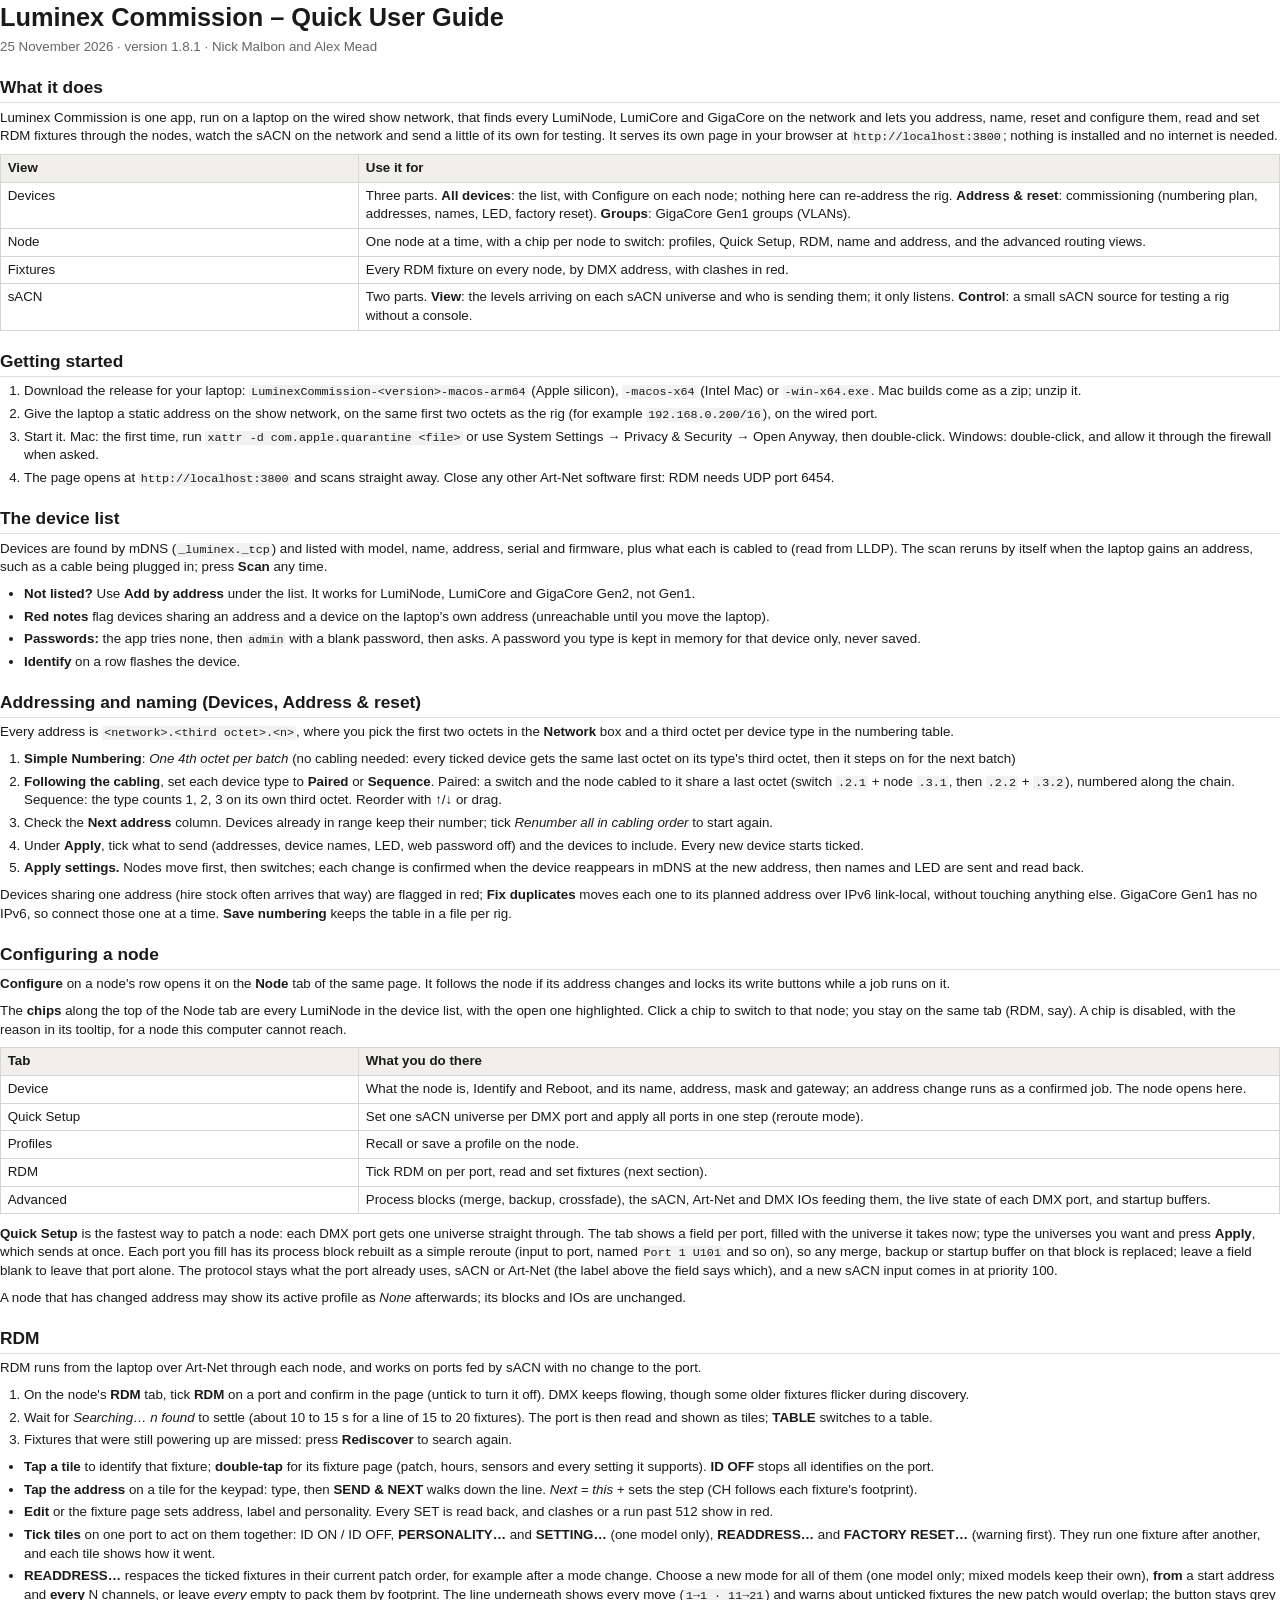
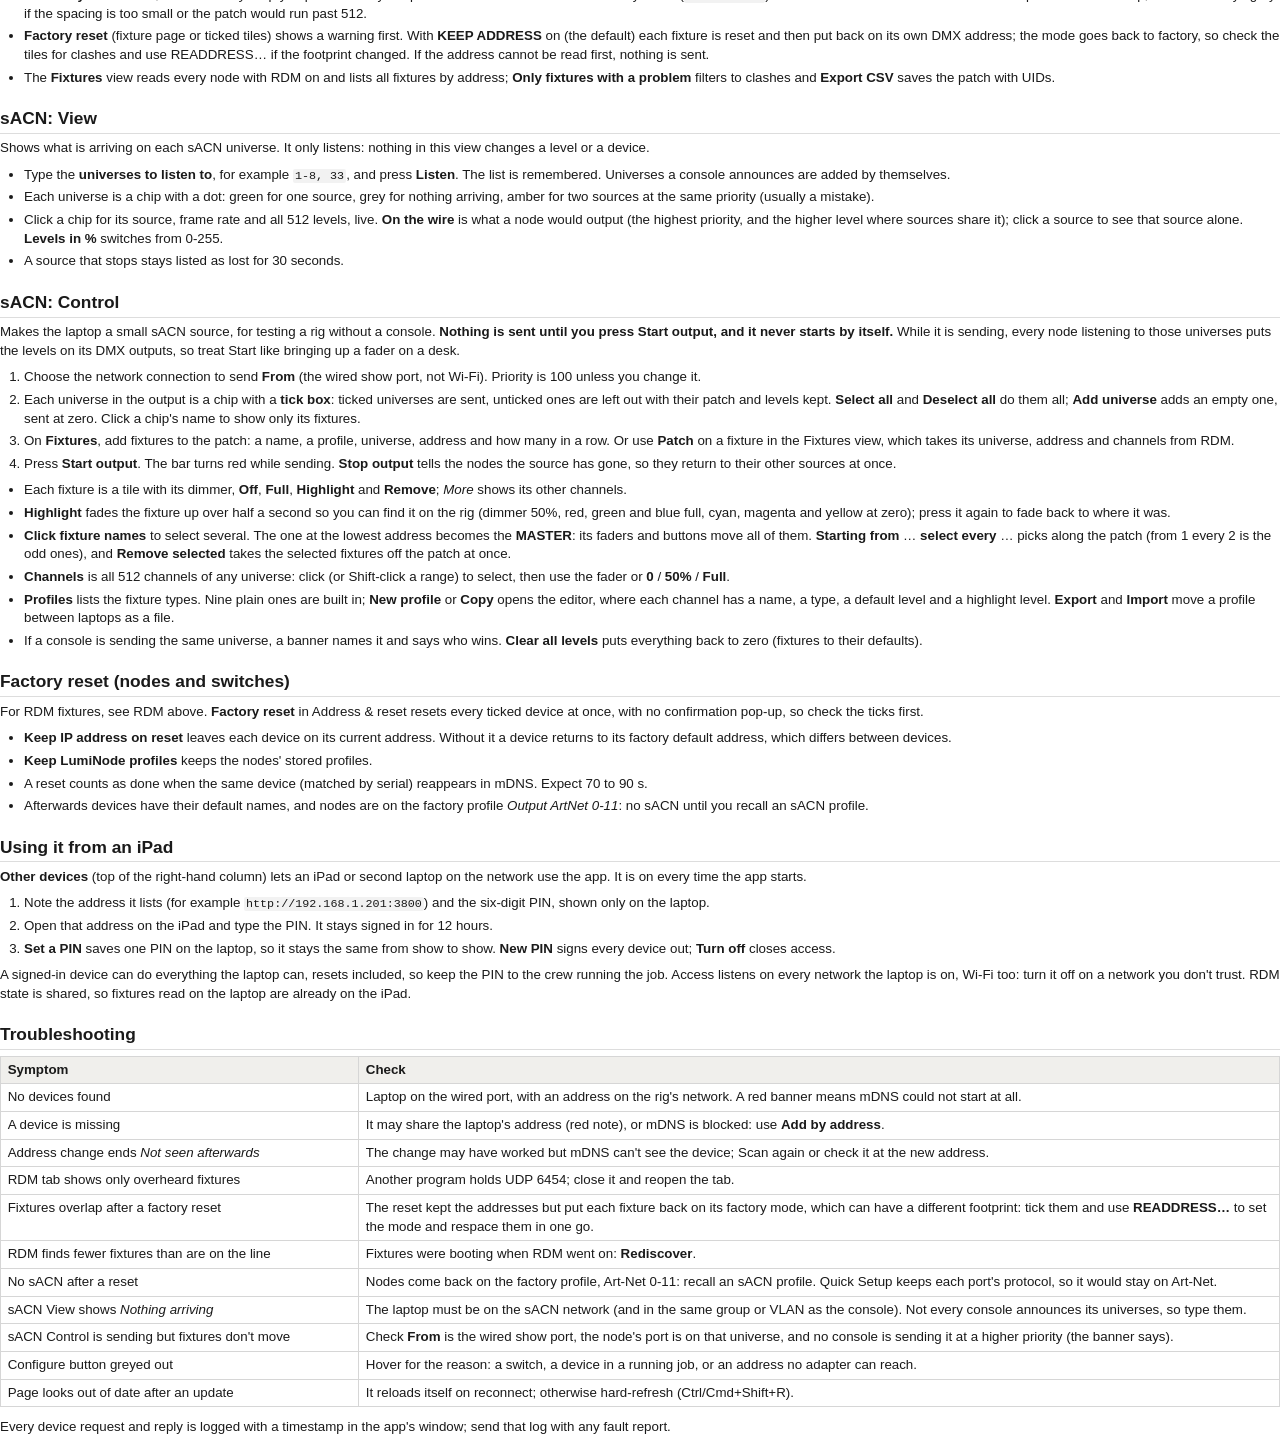
==== docs/quick-guide.html @ ad85fd46 "sACN: a chip per universe, with a tick box for sending it Control: every universe in the output is a" ====
<!doctype html>
<html lang="en">
<head>
<meta charset="utf-8">
<title>Luminex Commission – Quick User Guide</title>
<style>
  @page { size: A4; margin: 16mm 16mm 16mm 16mm; }
  body { font-family: -apple-system, "Helvetica Neue", Helvetica, Arial, sans-serif; font-size: 10pt; line-height: 1.4; color: #1a1a1a; margin: 0; }
  h1 { font-size: 19pt; margin: 0 0 2pt; }
  .byline { color: #666; margin: 0 0 10pt; }
  h2 { font-size: 13pt; margin: 14pt 0 4pt; padding-bottom: 2pt; border-bottom: 1px solid #ddd; }
  section { break-inside: avoid; page-break-inside: avoid; }
  p { margin: 0 0 6pt; }
  ul, ol { margin: 0 0 6pt; padding-left: 18pt; }
  li { margin: 0 0 3pt; }
  li p { margin: 0; }
  code { font-family: Menlo, Consolas, monospace; font-size: 8.8pt; background: #f2f2f2; padding: 0 2px; border-radius: 2px; }
  table { border-collapse: collapse; width: 100%; margin: 0 0 8pt; }
  th, td { border: 1px solid #d6d6d6; padding: 3pt 5pt; text-align: left; vertical-align: top; }
  th { background: #f0efec; }
  td:first-child { width: 28%; }
</style>
</head>
<body>
<h1>Luminex Commission – Quick User Guide</h1>
<p class="byline">25 November 2026 · version 1.8.1 · Nick Malbon and Alex Mead</p>

<section>
<h2>What it does</h2>
<p>Luminex Commission is one app, run on a laptop on the wired show network, that finds every LumiNode, LumiCore and GigaCore on the network and lets you address, name, reset and configure them, read and set RDM fixtures through the nodes, watch the sACN on the network and send a little of its own for testing. It serves its own page in your browser at <code>http://localhost:3800</code>; nothing is installed and no internet is needed.</p>
<table><thead><tr><th>View</th><th>Use it for</th></tr></thead><tbody>
<tr><td>Devices</td><td>Three parts. <strong>All devices</strong>: the list, with Configure on each node; nothing here can re-address the rig. <strong>Address &amp; reset</strong>: commissioning (numbering plan, addresses, names, LED, factory reset). <strong>Groups</strong>: GigaCore Gen1 groups (VLANs).</td></tr>
<tr><td>Node</td><td>One node at a time, with a chip per node to switch: profiles, Quick Setup, RDM, name and address, and the advanced routing views.</td></tr>
<tr><td>Fixtures</td><td>Every RDM fixture on every node, by DMX address, with clashes in red.</td></tr>
<tr><td>sACN</td><td>Two parts. <strong>View</strong>: the levels arriving on each sACN universe and who is sending them; it only listens. <strong>Control</strong>: a small sACN source for testing a rig without a console.</td></tr>
</tbody></table>
</section>

<section>
<h2>Getting started</h2>
<ol>
<li><p>Download the release for your laptop: <code>LuminexCommission-&lt;version&gt;-macos-arm64</code> (Apple silicon), <code>-macos-x64</code> (Intel Mac) or <code>-win-x64.exe</code>. Mac builds come as a zip; unzip it.</p></li>
<li><p>Give the laptop a static address on the show network, on the same first two octets as the rig (for example <code>192.168.0.200/16</code>), on the wired port.</p></li>
<li><p>Start it. Mac: the first time, run <code>xattr -d com.apple.quarantine &lt;file&gt;</code> or use System Settings → Privacy &amp; Security → Open Anyway, then double-click. Windows: double-click, and allow it through the firewall when asked.</p></li>
<li><p>The page opens at <code>http://localhost:3800</code> and scans straight away. Close any other Art-Net software first: RDM needs UDP port 6454.</p></li>
</ol>
</section>

<section>
<h2>The device list</h2>
<p>Devices are found by mDNS (<code>_luminex._tcp</code>) and listed with model, name, address, serial and firmware, plus what each is cabled to (read from LLDP). The scan reruns by itself when the laptop gains an address, such as a cable being plugged in; press <strong>Scan</strong> any time.</p>
<ul>
<li><p><strong>Not listed?</strong> Use <strong>Add by address</strong> under the list. It works for LumiNode, LumiCore and GigaCore Gen2, not Gen1.</p></li>
<li><p><strong>Red notes</strong> flag devices sharing an address and a device on the laptop's own address (unreachable until you move the laptop).</p></li>
<li><p><strong>Passwords:</strong> the app tries none, then <code>admin</code> with a blank password, then asks. A password you type is kept in memory for that device only, never saved.</p></li>
<li><p><strong>Identify</strong> on a row flashes the device.</p></li>
</ul>
</section>

<section>
<h2>Addressing and naming (Devices, Address &amp; reset)</h2>
<p>Every address is <code>&lt;network&gt;.&lt;third octet&gt;.&lt;n&gt;</code>, where you pick the first two octets in the <strong>Network</strong> box and a third octet per device type in the numbering table.</p>
<ol>
<li><p><span style="white-space:pre-wrap"><strong>Simple</strong> <strong>Numbering</strong>: <em>One 4th octet per batch</em> (no cabling needed: every ticked device gets the same last octet on its type's third octet, then it steps on for the next batch) </span></p></li>
<li><p><strong>Following the cabling</strong>, set each device type to <strong>Paired</strong> or <strong>Sequence</strong>. Paired: a switch and the node cabled to it share a last octet (switch <code>.2.1</code> + node <code>.3.1</code>, then <code>.2.2</code> + <code>.3.2</code>), numbered along the chain. Sequence: the type counts 1, 2, 3 on its own third octet. Reorder with ↑/↓ or drag.</p></li>
<li><p>Check the <strong>Next address</strong> column. Devices already in range keep their number; tick <em>Renumber all in cabling order</em> to start again.</p></li>
<li><p>Under <strong>Apply</strong>, tick what to send (addresses, device names, LED, web password off) and the devices to include. Every new device starts ticked.</p></li>
<li><p><strong>Apply settings.</strong> Nodes move first, then switches; each change is confirmed when the device reappears in mDNS at the new address, then names and LED are sent and read back.</p></li>
</ol>
<p>Devices sharing one address (hire stock often arrives that way) are flagged in red; <strong>Fix duplicates</strong> moves each one to its planned address over IPv6 link-local, without touching anything else. GigaCore Gen1 has no IPv6, so connect those one at a time. <strong>Save numbering</strong> keeps the table in a file per rig.</p>
</section>

<section>
<h2>Configuring a node</h2>
<p><strong>Configure</strong> on a node's row opens it on the <strong>Node</strong> tab of the same page. It follows the node if its address changes and locks its write buttons while a job runs on it.</p>
<p>The <strong>chips</strong> along the top of the Node tab are every LumiNode in the device list, with the open one highlighted. Click a chip to switch to that node; you stay on the same tab (RDM, say). A chip is disabled, with the reason in its tooltip, for a node this computer cannot reach.</p>
<table><thead><tr><th>Tab</th><th>What you do there</th></tr></thead><tbody>
<tr><td>Device</td><td>What the node is, Identify and Reboot, and its name, address, mask and gateway; an address change runs as a confirmed job. The node opens here.</td></tr>
<tr><td>Quick Setup</td><td>Set one sACN universe per DMX port and apply all ports in one step (reroute mode).</td></tr>
<tr><td>Profiles</td><td>Recall or save a profile on the node.</td></tr>
<tr><td>RDM</td><td>Tick RDM on per port, read and set fixtures (next section).</td></tr>
<tr><td>Advanced</td><td>Process blocks (merge, backup, crossfade), the sACN, Art-Net and DMX IOs feeding them, the live state of each DMX port, and startup buffers.</td></tr>
</tbody></table>
<p><strong>Quick Setup</strong> is the fastest way to patch a node: each DMX port gets one universe straight through. The tab shows a field per port, filled with the universe it takes now; type the universes you want and press <strong>Apply</strong>, which sends at once. Each port you fill has its process block rebuilt as a simple reroute (input to port, named <code>Port 1 U101</code> and so on), so any merge, backup or startup buffer on that block is replaced; leave a field blank to leave that port alone. The protocol stays what the port already uses, sACN or Art-Net (the label above the field says which), and a new sACN input comes in at priority 100.</p>
<p>A node that has changed address may show its active profile as <em>None</em> afterwards; its blocks and IOs are unchanged.</p>
</section>

<section>
<h2>RDM</h2>
<p>RDM runs from the laptop over Art-Net through each node, and works on ports fed by sACN with no change to the port.</p>
<ol>
<li><p>On the node's <strong>RDM</strong> tab, tick <strong>RDM</strong> on a port and confirm in the page (untick to turn it off). DMX keeps flowing, though some older fixtures flicker during discovery.</p></li>
<li><p>Wait for <em>Searching… n found</em> to settle (about 10 to 15 s for a line of 15 to 20 fixtures). The port is then read and shown as tiles; <strong>TABLE</strong> switches to a table.</p></li>
<li><p>Fixtures that were still powering up are missed: press <strong>Rediscover</strong> to search again.</p></li>
</ol>
<ul>
<li><p><strong>Tap a tile</strong> to identify that fixture; <strong>double-tap</strong> for its fixture page (patch, hours, sensors and every setting it supports). <strong>ID OFF</strong> stops all identifies on the port.</p></li>
<li><p><strong>Tap the address</strong> on a tile for the keypad: type, then <strong>SEND &amp; NEXT</strong> walks down the line. <em>Next = this +</em> sets the step (CH follows each fixture's footprint).</p></li>
<li><p><strong>Edit</strong> or the fixture page sets address, label and personality. Every SET is read back, and clashes or a run past 512 show in red.</p></li>
<li><p><strong>Tick tiles</strong> on one port to act on them together: ID ON / ID OFF, <strong>PERSONALITY…</strong> and <strong>SETTING…</strong> (one model only), <strong>READDRESS…</strong> and <strong>FACTORY RESET…</strong> (warning first). They run one fixture after another, and each tile shows how it went.</p></li>
<li><p><strong>READDRESS…</strong> respaces the ticked fixtures in their current patch order, for example after a mode change. Choose a new mode for all of them (one model only; mixed models keep their own), <strong>from</strong> a start address and <strong>every</strong> N channels, or leave <em>every</em> empty to pack them by footprint. The line underneath shows every move (<code>1→1 · 11→21</code>) and warns about unticked fixtures the new patch would overlap; the button stays grey if the spacing is too small or the patch would run past 512.</p></li>
<li><p><strong>Factory reset</strong> (fixture page or ticked tiles) shows a warning first. With <strong>KEEP ADDRESS</strong> on (the default) each fixture is reset and then put back on its own DMX address; the mode goes back to factory, so check the tiles for clashes and use READDRESS… if the footprint changed. If the address cannot be read first, nothing is sent.</p></li>
<li><p>The <strong>Fixtures</strong> view reads every node with RDM on and lists all fixtures by address; <strong>Only fixtures with a problem</strong> filters to clashes and <strong>Export CSV</strong> saves the patch with UIDs.</p></li>
</ul>
</section>

<section>
<h2>sACN: View</h2>
<p>Shows what is arriving on each sACN universe. It only listens: nothing in this view changes a level or a device.</p>
<ul>
<li><p>Type the <strong>universes to listen to</strong>, for example <code>1-8, 33</code>, and press <strong>Listen</strong>. The list is remembered. Universes a console announces are added by themselves.</p></li>
<li><p>Each universe is a chip with a dot: green for one source, grey for nothing arriving, amber for two sources at the same priority (usually a mistake).</p></li>
<li><p>Click a chip for its source, frame rate and all 512 levels, live. <strong>On the wire</strong> is what a node would output (the highest priority, and the higher level where sources share it); click a source to see that source alone. <strong>Levels in %</strong> switches from 0-255.</p></li>
<li><p>A source that stops stays listed as lost for 30 seconds.</p></li>
</ul>
</section>

<section>
<h2>sACN: Control</h2>
<p>Makes the laptop a small sACN source, for testing a rig without a console. <strong>Nothing is sent until you press Start output, and it never starts by itself.</strong> While it is sending, every node listening to those universes puts the levels on its DMX outputs, so treat Start like bringing up a fader on a desk.</p>
<ol>
<li><p>Choose the network connection to send <strong>From</strong> (the wired show port, not Wi-Fi). Priority is 100 unless you change it.</p></li>
<li><p>Each universe in the output is a chip with a <strong>tick box</strong>: ticked universes are sent, unticked ones are left out with their patch and levels kept. <strong>Select all</strong> and <strong>Deselect all</strong> do them all; <strong>Add universe</strong> adds an empty one, sent at zero. Click a chip's name to show only its fixtures.</p></li>
<li><p>On <strong>Fixtures</strong>, add fixtures to the patch: a name, a profile, universe, address and how many in a row. Or use <strong>Patch</strong> on a fixture in the Fixtures view, which takes its universe, address and channels from RDM.</p></li>
<li><p>Press <strong>Start output</strong>. The bar turns red while sending. <strong>Stop output</strong> tells the nodes the source has gone, so they return to their other sources at once.</p></li>
</ol>
<ul>
<li><p>Each fixture is a tile with its dimmer, <strong>Off</strong>, <strong>Full</strong>, <strong>Highlight</strong> and <strong>Remove</strong>; <em>More</em> shows its other channels.</p></li>
<li><p><strong>Highlight</strong> fades the fixture up over half a second so you can find it on the rig (dimmer 50%, red, green and blue full, cyan, magenta and yellow at zero); press it again to fade back to where it was.</p></li>
<li><p><strong>Click fixture names</strong> to select several. The one at the lowest address becomes the <strong>MASTER</strong>: its faders and buttons move all of them. <strong>Starting from</strong> … <strong>select every</strong> … picks along the patch (from 1 every 2 is the odd ones), and <strong>Remove selected</strong> takes the selected fixtures off the patch at once.</p></li>
<li><p><strong>Channels</strong> is all 512 channels of any universe: click (or Shift-click a range) to select, then use the fader or <strong>0</strong> / <strong>50%</strong> / <strong>Full</strong>.</p></li>
<li><p><strong>Profiles</strong> lists the fixture types. Nine plain ones are built in; <strong>New profile</strong> or <strong>Copy</strong> opens the editor, where each channel has a name, a type, a default level and a highlight level. <strong>Export</strong> and <strong>Import</strong> move a profile between laptops as a file.</p></li>
<li><p>If a console is sending the same universe, a banner names it and says who wins. <strong>Clear all levels</strong> puts everything back to zero (fixtures to their defaults).</p></li>
</ul>
</section>

<section>
<h2>Factory reset (nodes and switches)</h2>
<p>For RDM fixtures, see RDM above. <strong>Factory reset</strong> in Address &amp; reset resets every ticked device at once, with no confirmation pop-up, so check the ticks first.</p>
<ul>
<li><p><strong>Keep IP address on reset</strong> leaves each device on its current address. Without it a device returns to its factory default address, which differs between devices.</p></li>
<li><p><strong>Keep LumiNode profiles</strong> keeps the nodes' stored profiles.</p></li>
<li><p>A reset counts as done when the same device (matched by serial) reappears in mDNS. Expect 70 to 90 s.</p></li>
<li><p>Afterwards devices have their default names, and nodes are on the factory profile <em>Output ArtNet 0-11</em>: no sACN until you recall an sACN profile.</p></li>
</ul>
</section>

<section>
<h2>Using it from an iPad</h2>
<p><strong>Other devices</strong> (top of the right-hand column) lets an iPad or second laptop on the network use the app. It is on every time the app starts.</p>
<ol>
<li><p>Note the address it lists (for example <code>http://192.168.1.201:3800</code>) and the six-digit PIN, shown only on the laptop.</p></li>
<li><p>Open that address on the iPad and type the PIN. It stays signed in for 12 hours.</p></li>
<li><p><strong>Set a PIN</strong> saves one PIN on the laptop, so it stays the same from show to show. <strong>New PIN</strong> signs every device out; <strong>Turn off</strong> closes access.</p></li>
</ol>
<p>A signed-in device can do everything the laptop can, resets included, so keep the PIN to the crew running the job. Access listens on every network the laptop is on, Wi-Fi too: turn it off on a network you don't trust. RDM state is shared, so fixtures read on the laptop are already on the iPad.</p>
</section>

<section>
<h2>Troubleshooting</h2>
<table><thead><tr><th>Symptom</th><th>Check</th></tr></thead><tbody>
<tr><td>No devices found</td><td>Laptop on the wired port, with an address on the rig's network. A red banner means mDNS could not start at all.</td></tr>
<tr><td>A device is missing</td><td>It may share the laptop's address (red note), or mDNS is blocked: use <strong>Add by address</strong>.</td></tr>
<tr><td>Address change ends <em>Not seen afterwards</em></td><td>The change may have worked but mDNS can't see the device; Scan again or check it at the new address.</td></tr>
<tr><td>RDM tab shows only overheard fixtures</td><td>Another program holds UDP 6454; close it and reopen the tab.</td></tr>
<tr><td>Fixtures overlap after a factory reset</td><td>The reset kept the addresses but put each fixture back on its factory mode, which can have a different footprint: tick them and use <strong>READDRESS…</strong> to set the mode and respace them in one go.</td></tr>
<tr><td>RDM finds fewer fixtures than are on the line</td><td>Fixtures were booting when RDM went on: <strong>Rediscover</strong>.</td></tr>
<tr><td>No sACN after a reset</td><td>Nodes come back on the factory profile, Art-Net 0-11: recall an sACN profile. Quick Setup keeps each port's protocol, so it would stay on Art-Net.</td></tr>
<tr><td>sACN View shows <em>Nothing arriving</em></td><td>The laptop must be on the sACN network (and in the same group or VLAN as the console). Not every console announces its universes, so type them.</td></tr>
<tr><td>sACN Control is sending but fixtures don't move</td><td>Check <strong>From</strong> is the wired show port, the node's port is on that universe, and no console is sending it at a higher priority (the banner says).</td></tr>
<tr><td>Configure button greyed out</td><td>Hover for the reason: a switch, a device in a running job, or an address no adapter can reach.</td></tr>
<tr><td>Page looks out of date after an update</td><td>It reloads itself on reconnect; otherwise hard-refresh (Ctrl/Cmd+Shift+R).</td></tr>
</tbody></table>
<p>Every device request and reply is logged with a timestamp in the app's window; send that log with any fault report.</p>
</section>
</body>
</html>
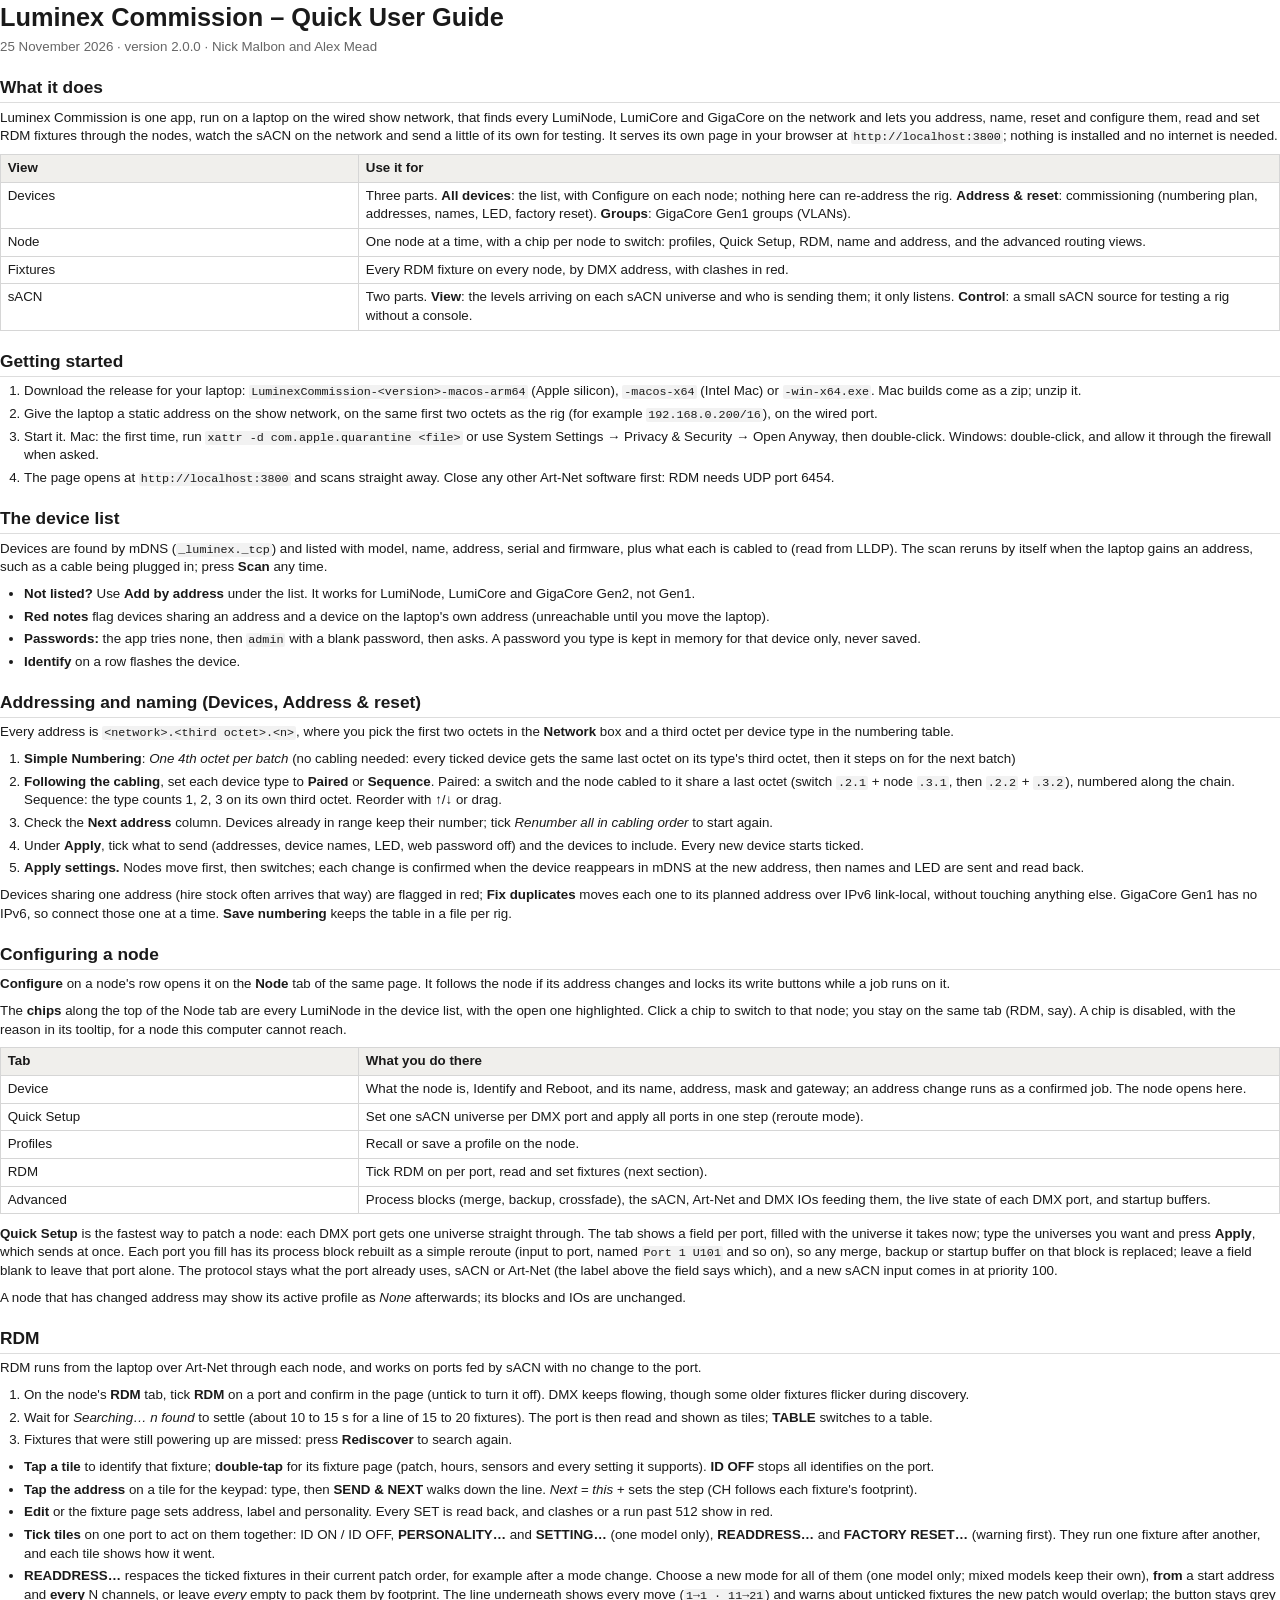
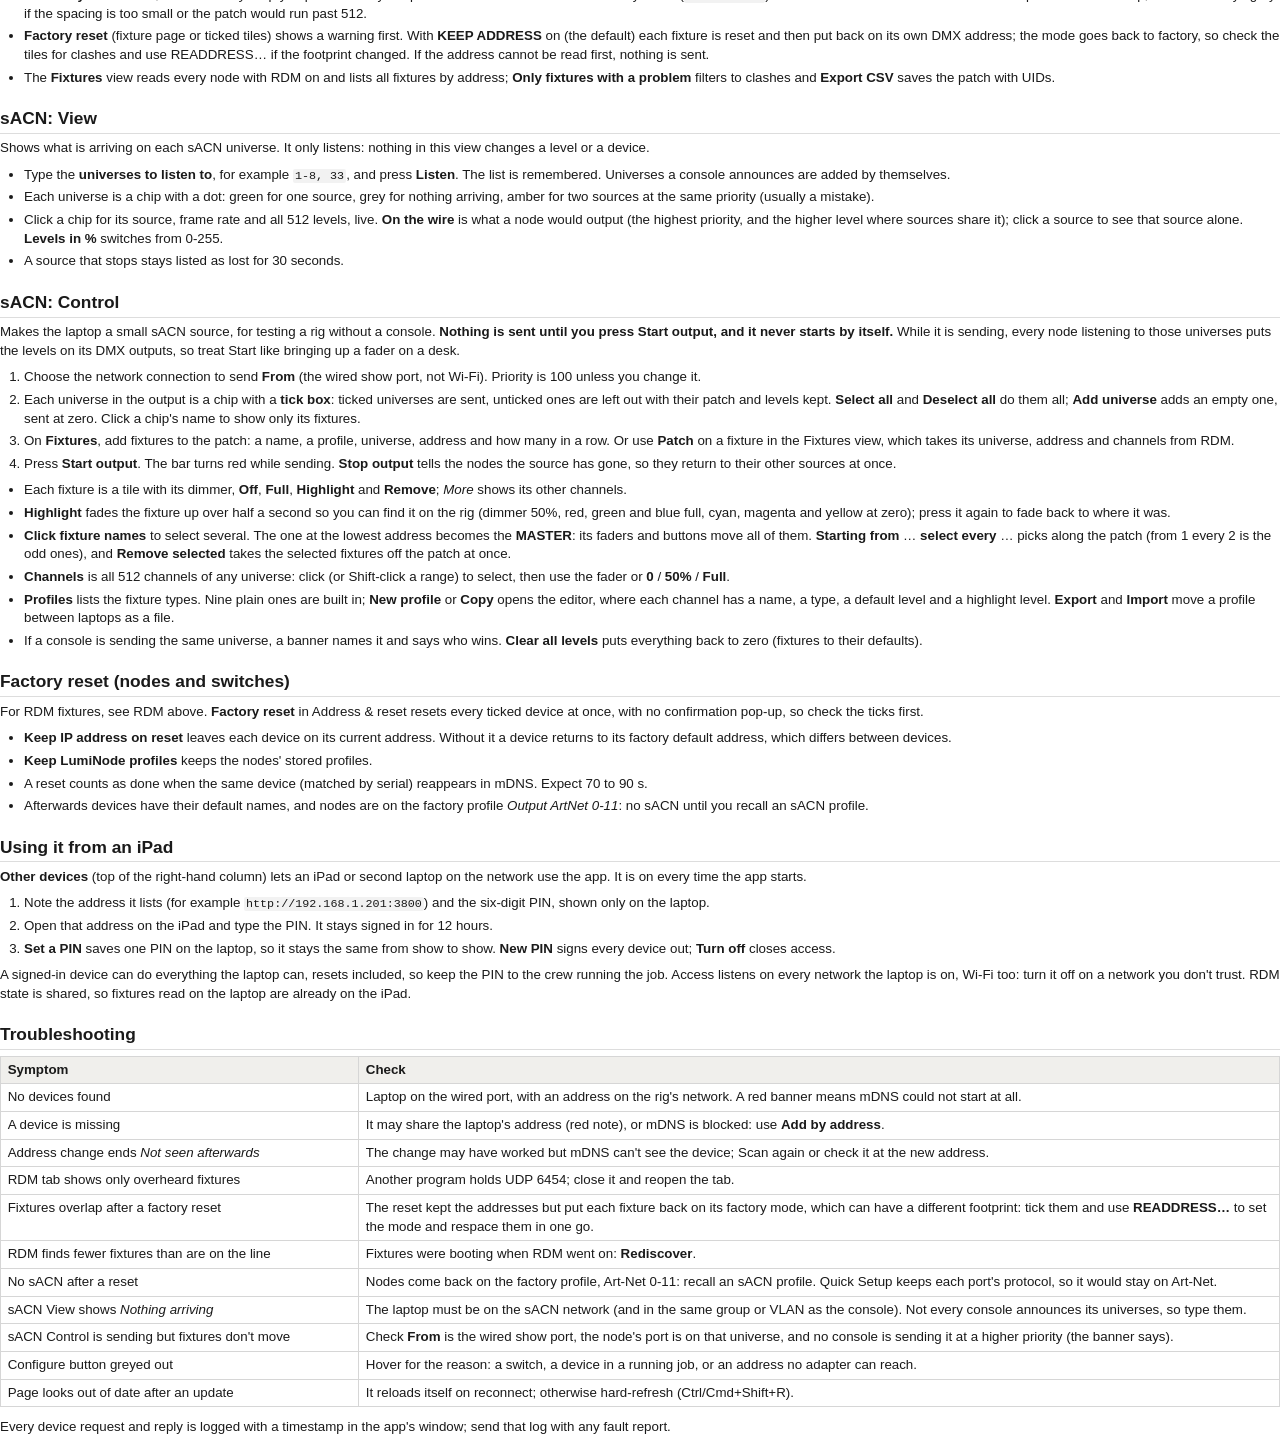
==== commit b2376c2f: "Version 2.0.0 The rebuilt interface: one page with four views (Devices, Node, Fixtures, sACN), a chi" ====
--- a/docs/quick-guide.html
+++ b/docs/quick-guide.html
@@ -23,7 +23,7 @@
 </head>
 <body>
 <h1>Luminex Commission – Quick User Guide</h1>
-<p class="byline">25 November 2026 · version 1.8.1 · Nick Malbon and Alex Mead</p>
+<p class="byline">25 November 2026 · version 2.0.0 · Nick Malbon and Alex Mead</p>
 
 <section>
 <h2>What it does</h2>
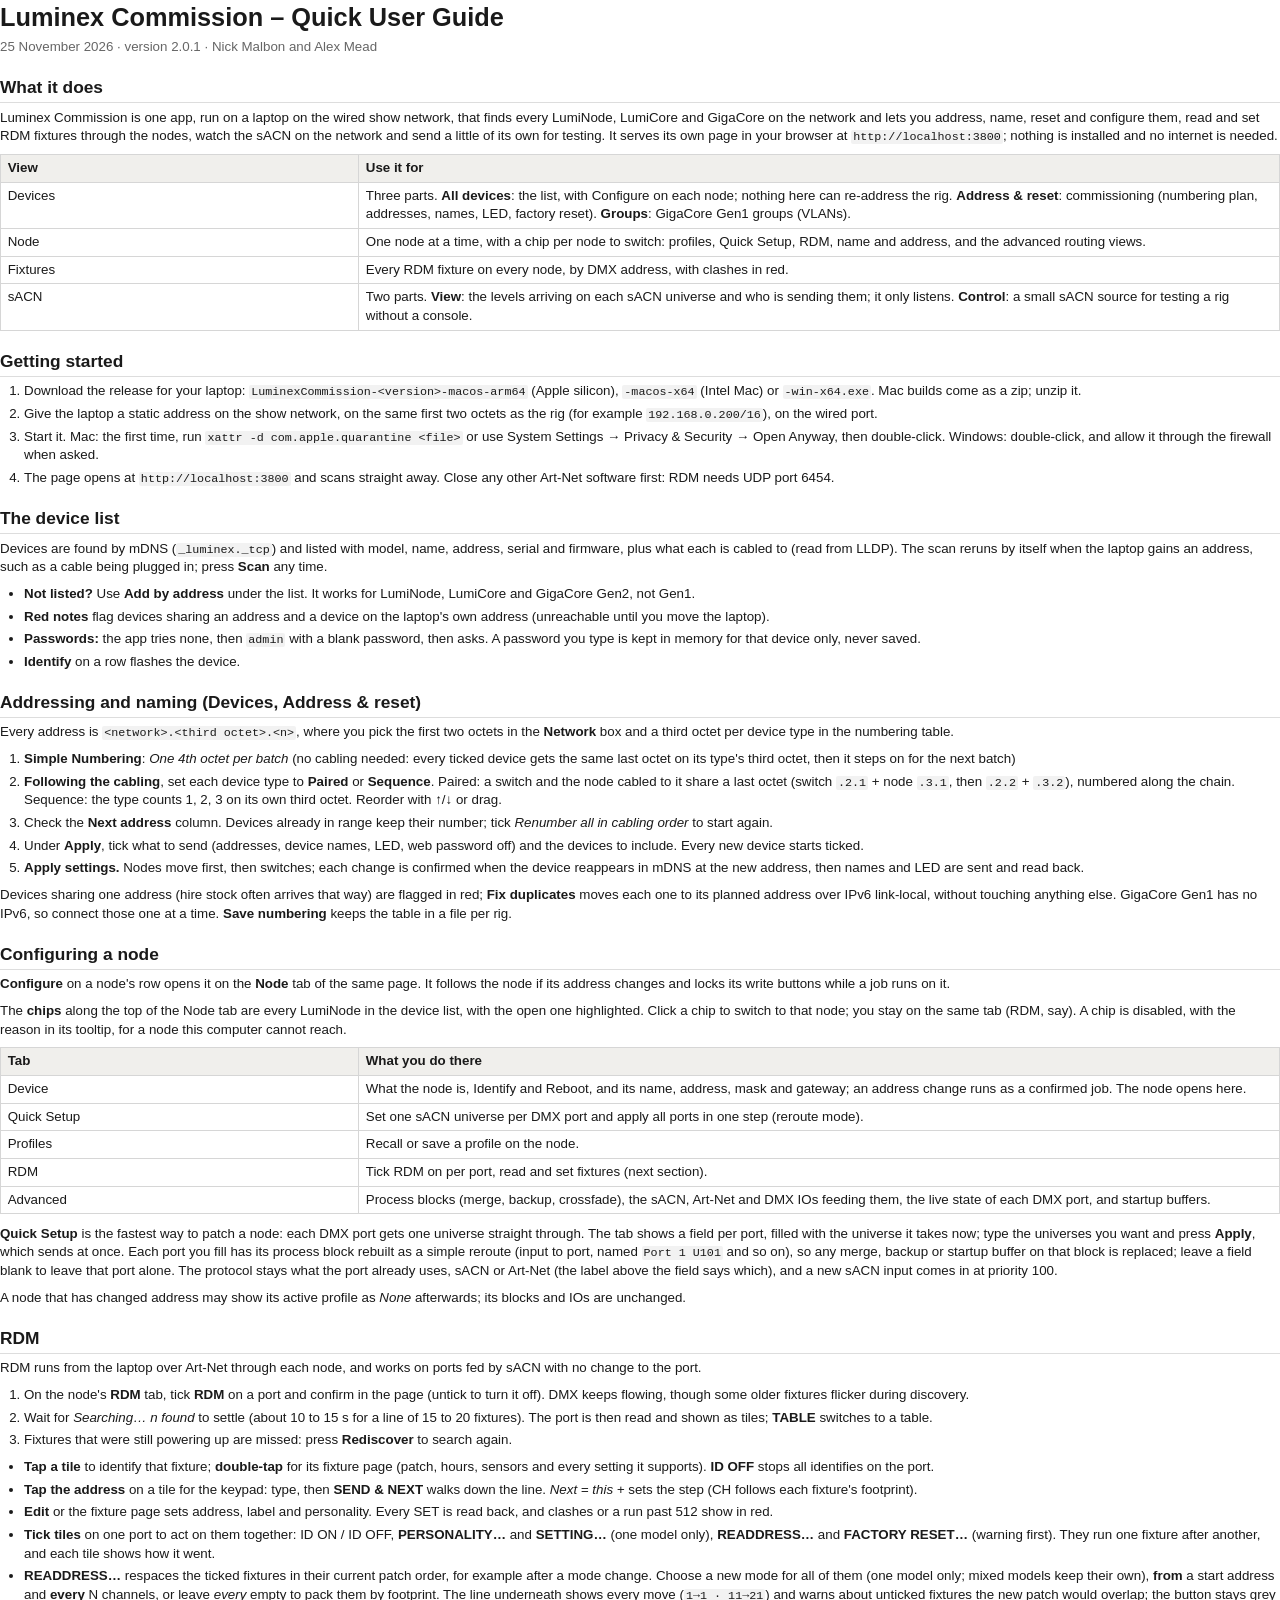
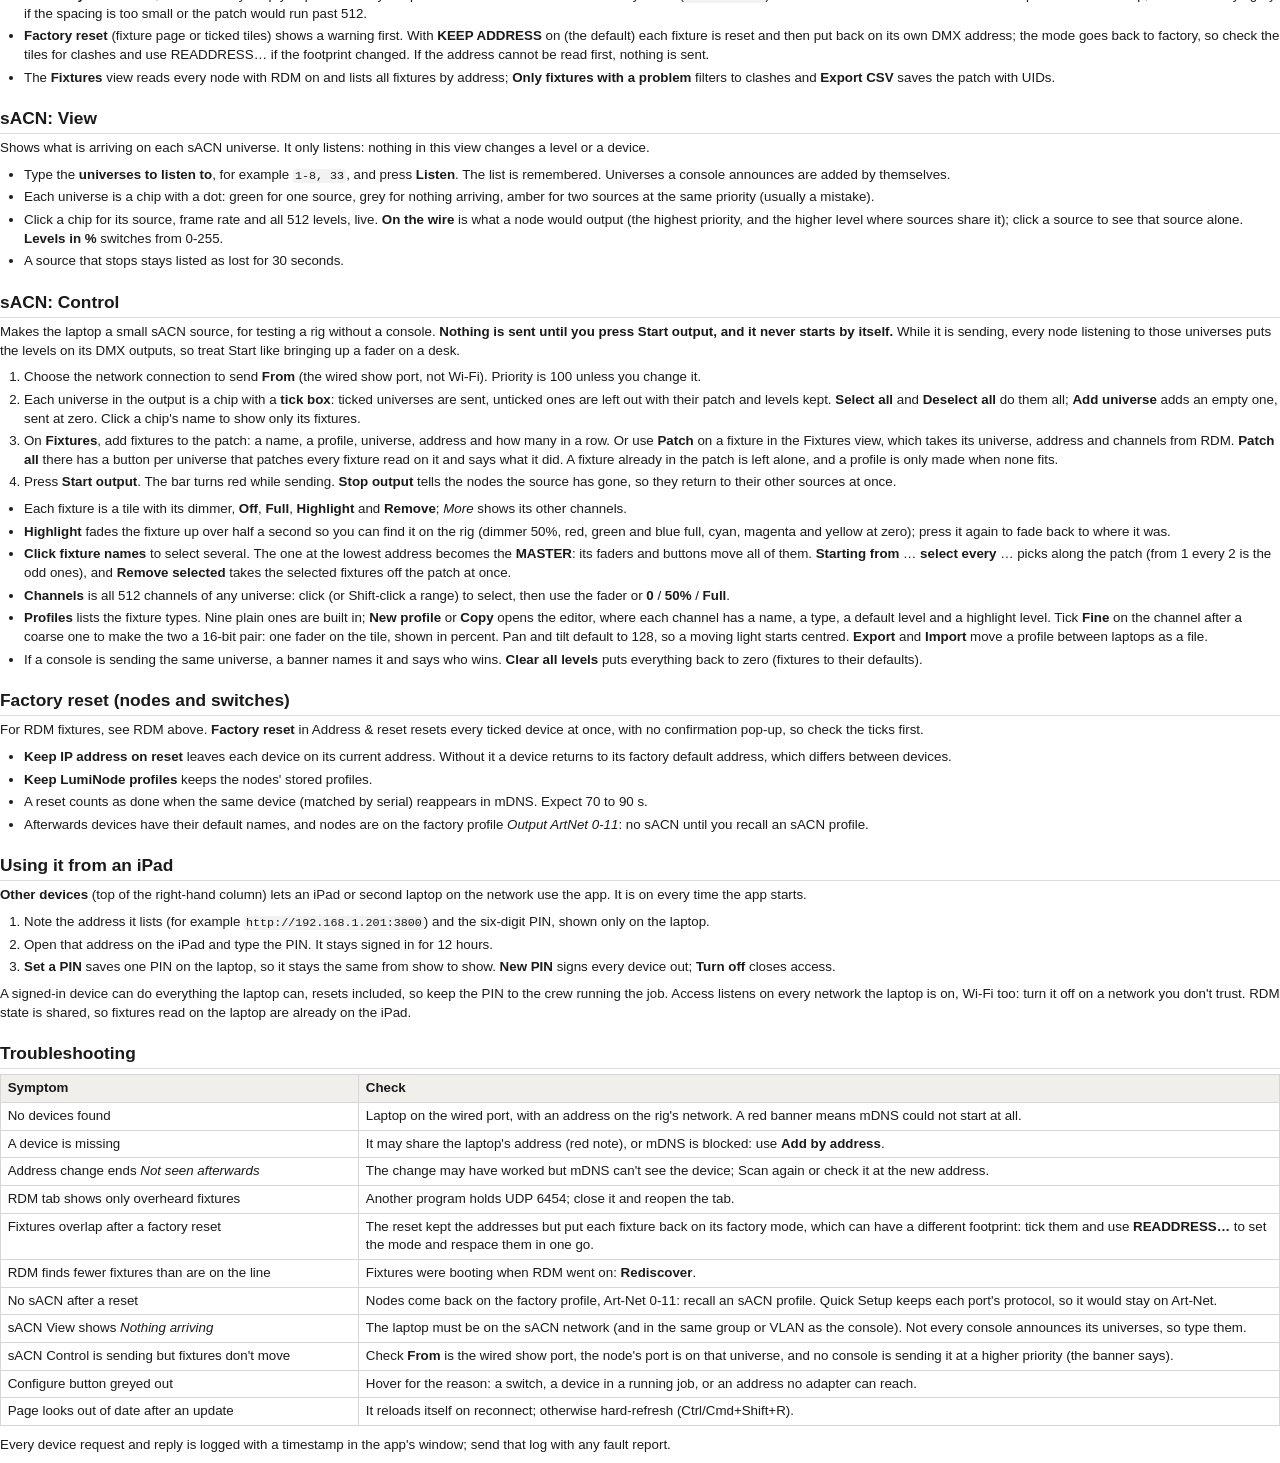
==== commit ce7a4a68: "Version 2.0.1 Quick guide: Patch all, no duplicates, 16-bit (fine) channels and pan and tilt at half" ====
--- a/docs/quick-guide.html
+++ b/docs/quick-guide.html
@@ -23,7 +23,7 @@
 </head>
 <body>
 <h1>Luminex Commission – Quick User Guide</h1>
-<p class="byline">25 November 2026 · version 2.0.0 · Nick Malbon and Alex Mead</p>
+<p class="byline">25 November 2026 · version 2.0.1 · Nick Malbon and Alex Mead</p>
 
 <section>
 <h2>What it does</h2>
@@ -121,7 +121,7 @@
 <ol>
 <li><p>Choose the network connection to send <strong>From</strong> (the wired show port, not Wi-Fi). Priority is 100 unless you change it.</p></li>
 <li><p>Each universe in the output is a chip with a <strong>tick box</strong>: ticked universes are sent, unticked ones are left out with their patch and levels kept. <strong>Select all</strong> and <strong>Deselect all</strong> do them all; <strong>Add universe</strong> adds an empty one, sent at zero. Click a chip's name to show only its fixtures.</p></li>
-<li><p>On <strong>Fixtures</strong>, add fixtures to the patch: a name, a profile, universe, address and how many in a row. Or use <strong>Patch</strong> on a fixture in the Fixtures view, which takes its universe, address and channels from RDM.</p></li>
+<li><p>On <strong>Fixtures</strong>, add fixtures to the patch: a name, a profile, universe, address and how many in a row. Or use <strong>Patch</strong> on a fixture in the Fixtures view, which takes its universe, address and channels from RDM. <strong>Patch all</strong> there has a button per universe that patches every fixture read on it and says what it did. A fixture already in the patch is left alone, and a profile is only made when none fits.</p></li>
 <li><p>Press <strong>Start output</strong>. The bar turns red while sending. <strong>Stop output</strong> tells the nodes the source has gone, so they return to their other sources at once.</p></li>
 </ol>
 <ul>
@@ -129,7 +129,7 @@
 <li><p><strong>Highlight</strong> fades the fixture up over half a second so you can find it on the rig (dimmer 50%, red, green and blue full, cyan, magenta and yellow at zero); press it again to fade back to where it was.</p></li>
 <li><p><strong>Click fixture names</strong> to select several. The one at the lowest address becomes the <strong>MASTER</strong>: its faders and buttons move all of them. <strong>Starting from</strong> … <strong>select every</strong> … picks along the patch (from 1 every 2 is the odd ones), and <strong>Remove selected</strong> takes the selected fixtures off the patch at once.</p></li>
 <li><p><strong>Channels</strong> is all 512 channels of any universe: click (or Shift-click a range) to select, then use the fader or <strong>0</strong> / <strong>50%</strong> / <strong>Full</strong>.</p></li>
-<li><p><strong>Profiles</strong> lists the fixture types. Nine plain ones are built in; <strong>New profile</strong> or <strong>Copy</strong> opens the editor, where each channel has a name, a type, a default level and a highlight level. <strong>Export</strong> and <strong>Import</strong> move a profile between laptops as a file.</p></li>
+<li><p><strong>Profiles</strong> lists the fixture types. Nine plain ones are built in; <strong>New profile</strong> or <strong>Copy</strong> opens the editor, where each channel has a name, a type, a default level and a highlight level. Tick <strong>Fine</strong> on the channel after a coarse one to make the two a 16-bit pair: one fader on the tile, shown in percent. Pan and tilt default to 128, so a moving light starts centred. <strong>Export</strong> and <strong>Import</strong> move a profile between laptops as a file.</p></li>
 <li><p>If a console is sending the same universe, a banner names it and says who wins. <strong>Clear all levels</strong> puts everything back to zero (fixtures to their defaults).</p></li>
 </ul>
 </section>
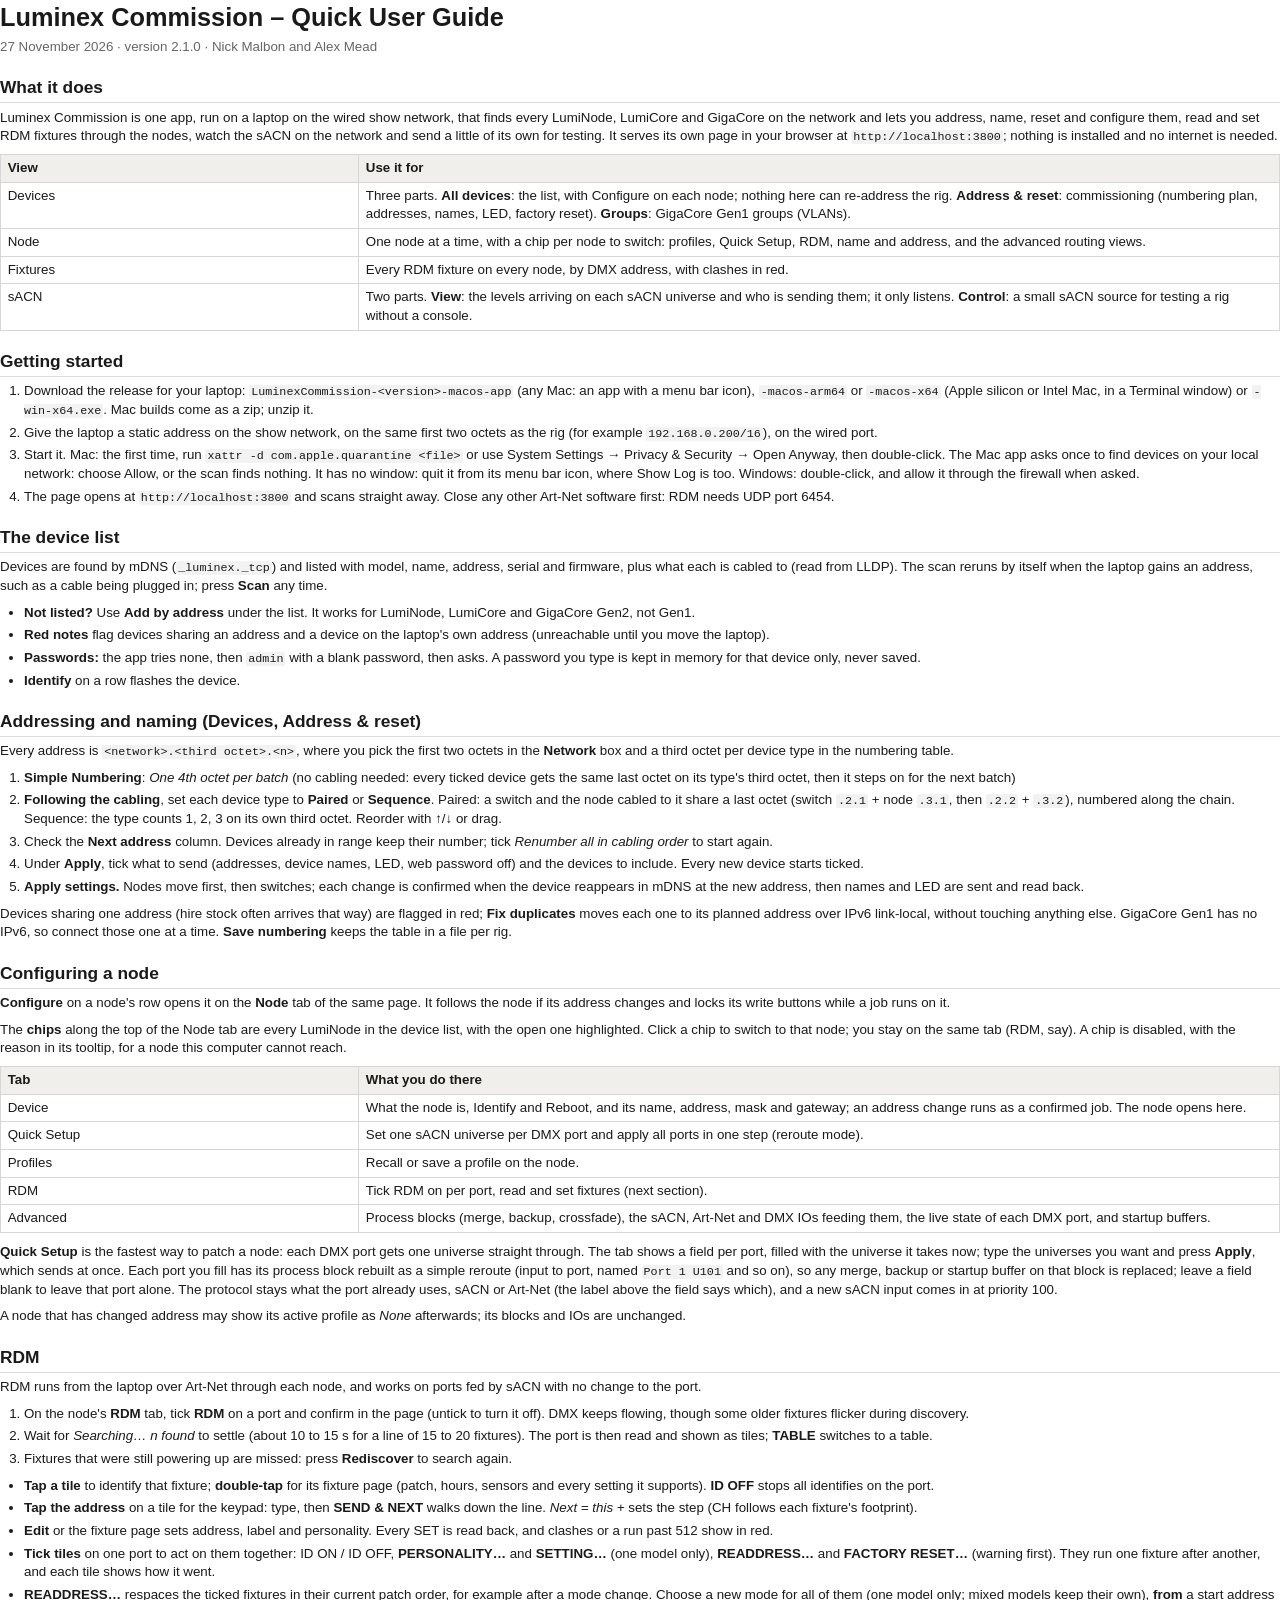
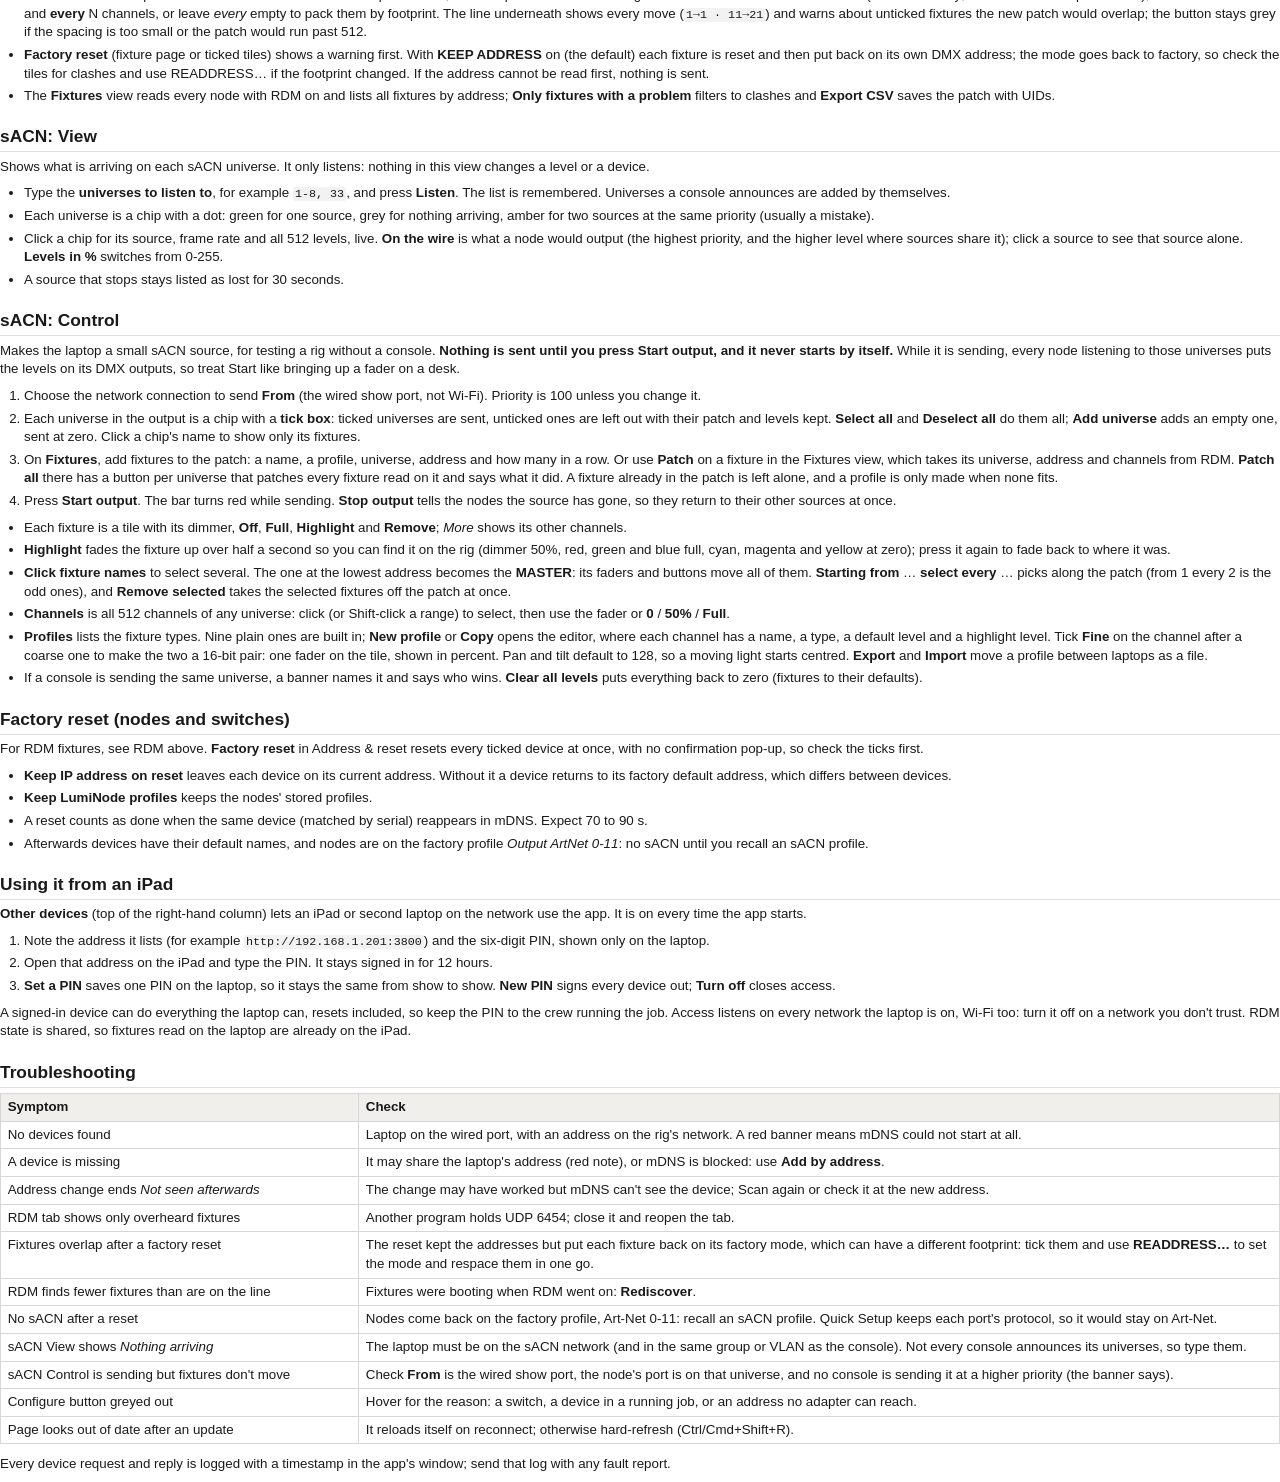
==== commit a1202f5c: "Version 2.1.0, and the Mac app in the quick guide Co-Authored-By: Claude Fable 5.2 <noreply@anthropi" ====
--- a/docs/quick-guide.html
+++ b/docs/quick-guide.html
@@ -23,7 +23,7 @@
 </head>
 <body>
 <h1>Luminex Commission – Quick User Guide</h1>
-<p class="byline">25 November 2026 · version 2.0.1 · Nick Malbon and Alex Mead</p>
+<p class="byline">27 November 2026 · version 2.1.0 · Nick Malbon and Alex Mead</p>
 
 <section>
 <h2>What it does</h2>
@@ -39,9 +39,9 @@
 <section>
 <h2>Getting started</h2>
 <ol>
-<li><p>Download the release for your laptop: <code>LuminexCommission-&lt;version&gt;-macos-arm64</code> (Apple silicon), <code>-macos-x64</code> (Intel Mac) or <code>-win-x64.exe</code>. Mac builds come as a zip; unzip it.</p></li>
+<li><p>Download the release for your laptop: <code>LuminexCommission-&lt;version&gt;-macos-app</code> (any Mac: an app with a menu bar icon), <code>-macos-arm64</code> or <code>-macos-x64</code> (Apple silicon or Intel Mac, in a Terminal window) or <code>-win-x64.exe</code>. Mac builds come as a zip; unzip it.</p></li>
 <li><p>Give the laptop a static address on the show network, on the same first two octets as the rig (for example <code>192.168.0.200/16</code>), on the wired port.</p></li>
-<li><p>Start it. Mac: the first time, run <code>xattr -d com.apple.quarantine &lt;file&gt;</code> or use System Settings → Privacy &amp; Security → Open Anyway, then double-click. Windows: double-click, and allow it through the firewall when asked.</p></li>
+<li><p>Start it. Mac: the first time, run <code>xattr -d com.apple.quarantine &lt;file&gt;</code> or use System Settings → Privacy &amp; Security → Open Anyway, then double-click. The Mac app asks once to find devices on your local network: choose Allow, or the scan finds nothing. It has no window: quit it from its menu bar icon, where Show Log is too. Windows: double-click, and allow it through the firewall when asked.</p></li>
 <li><p>The page opens at <code>http://localhost:3800</code> and scans straight away. Close any other Art-Net software first: RDM needs UDP port 6454.</p></li>
 </ol>
 </section>
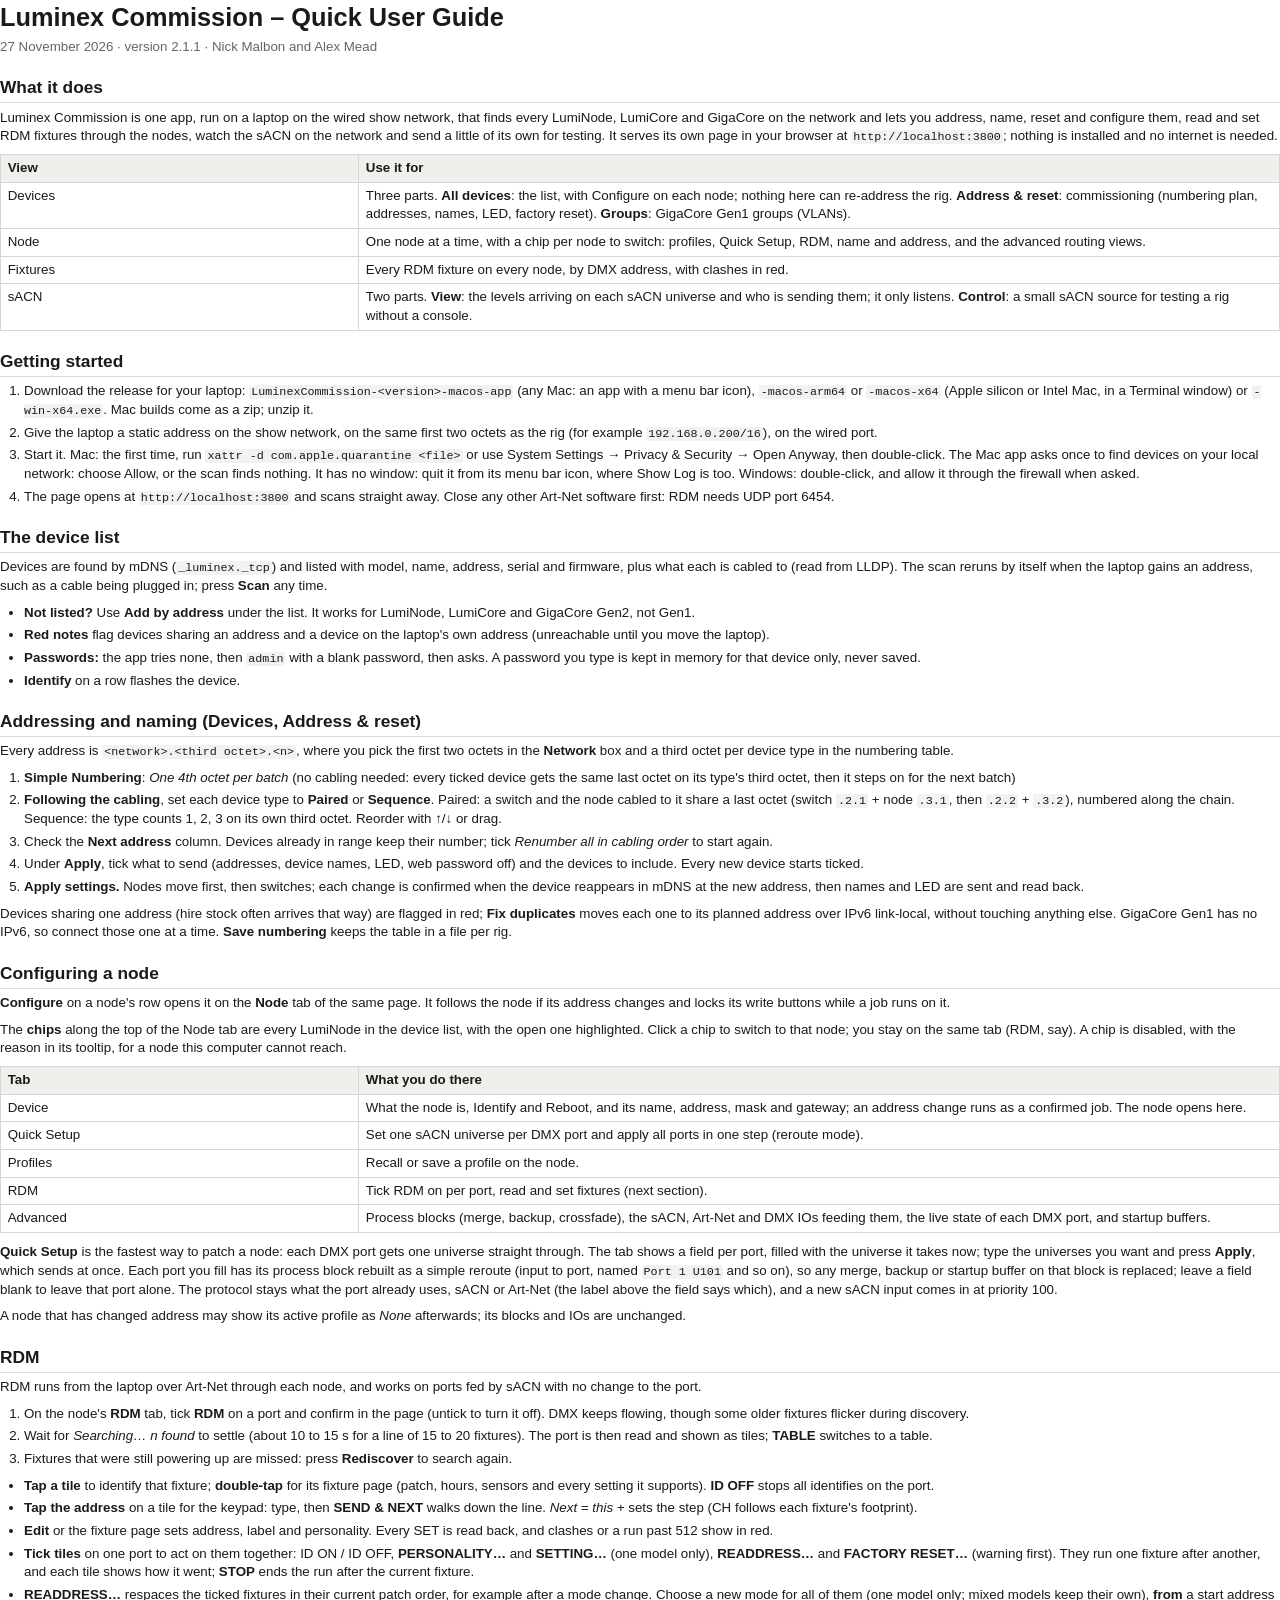
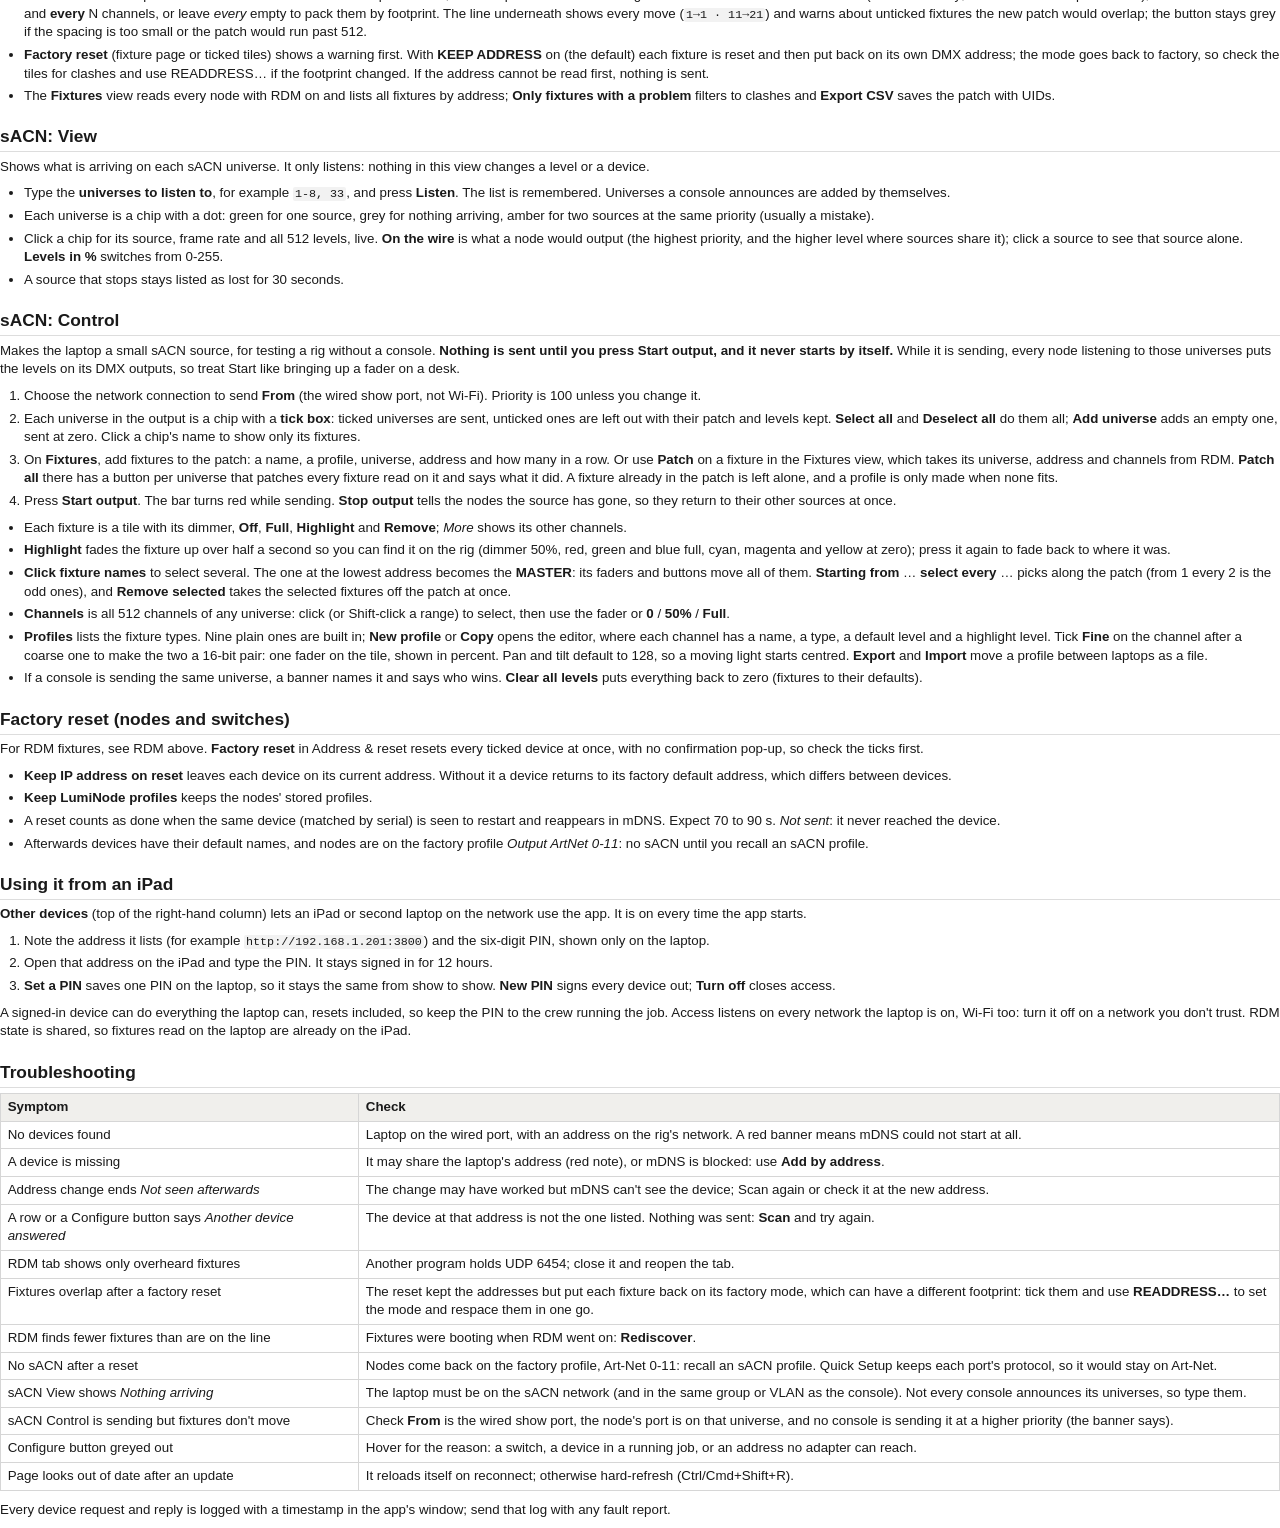
==== commit e71e3822: "Version 2.1.1 Quick guide: STOP on RDM batches, a reset is confirmed only after the device is seen t" ====
--- a/docs/quick-guide.html
+++ b/docs/quick-guide.html
@@ -23,7 +23,7 @@
 </head>
 <body>
 <h1>Luminex Commission – Quick User Guide</h1>
-<p class="byline">27 November 2026 · version 2.1.0 · Nick Malbon and Alex Mead</p>
+<p class="byline">27 November 2026 · version 2.1.1 · Nick Malbon and Alex Mead</p>
 
 <section>
 <h2>What it does</h2>
@@ -97,7 +97,7 @@
 <li><p><strong>Tap a tile</strong> to identify that fixture; <strong>double-tap</strong> for its fixture page (patch, hours, sensors and every setting it supports). <strong>ID OFF</strong> stops all identifies on the port.</p></li>
 <li><p><strong>Tap the address</strong> on a tile for the keypad: type, then <strong>SEND &amp; NEXT</strong> walks down the line. <em>Next = this +</em> sets the step (CH follows each fixture's footprint).</p></li>
 <li><p><strong>Edit</strong> or the fixture page sets address, label and personality. Every SET is read back, and clashes or a run past 512 show in red.</p></li>
-<li><p><strong>Tick tiles</strong> on one port to act on them together: ID ON / ID OFF, <strong>PERSONALITY…</strong> and <strong>SETTING…</strong> (one model only), <strong>READDRESS…</strong> and <strong>FACTORY RESET…</strong> (warning first). They run one fixture after another, and each tile shows how it went.</p></li>
+<li><p><strong>Tick tiles</strong> on one port to act on them together: ID ON / ID OFF, <strong>PERSONALITY…</strong> and <strong>SETTING…</strong> (one model only), <strong>READDRESS…</strong> and <strong>FACTORY RESET…</strong> (warning first). They run one fixture after another, and each tile shows how it went; <strong>STOP</strong> ends the run after the current fixture.</p></li>
 <li><p><strong>READDRESS…</strong> respaces the ticked fixtures in their current patch order, for example after a mode change. Choose a new mode for all of them (one model only; mixed models keep their own), <strong>from</strong> a start address and <strong>every</strong> N channels, or leave <em>every</em> empty to pack them by footprint. The line underneath shows every move (<code>1→1 · 11→21</code>) and warns about unticked fixtures the new patch would overlap; the button stays grey if the spacing is too small or the patch would run past 512.</p></li>
 <li><p><strong>Factory reset</strong> (fixture page or ticked tiles) shows a warning first. With <strong>KEEP ADDRESS</strong> on (the default) each fixture is reset and then put back on its own DMX address; the mode goes back to factory, so check the tiles for clashes and use READDRESS… if the footprint changed. If the address cannot be read first, nothing is sent.</p></li>
 <li><p>The <strong>Fixtures</strong> view reads every node with RDM on and lists all fixtures by address; <strong>Only fixtures with a problem</strong> filters to clashes and <strong>Export CSV</strong> saves the patch with UIDs.</p></li>
@@ -140,7 +140,7 @@
 <ul>
 <li><p><strong>Keep IP address on reset</strong> leaves each device on its current address. Without it a device returns to its factory default address, which differs between devices.</p></li>
 <li><p><strong>Keep LumiNode profiles</strong> keeps the nodes' stored profiles.</p></li>
-<li><p>A reset counts as done when the same device (matched by serial) reappears in mDNS. Expect 70 to 90 s.</p></li>
+<li><p>A reset counts as done when the same device (matched by serial) is seen to restart and reappears in mDNS. Expect 70 to 90 s. <em>Not sent</em>: it never reached the device.</p></li>
 <li><p>Afterwards devices have their default names, and nodes are on the factory profile <em>Output ArtNet 0-11</em>: no sACN until you recall an sACN profile.</p></li>
 </ul>
 </section>
@@ -162,6 +162,7 @@
 <tr><td>No devices found</td><td>Laptop on the wired port, with an address on the rig's network. A red banner means mDNS could not start at all.</td></tr>
 <tr><td>A device is missing</td><td>It may share the laptop's address (red note), or mDNS is blocked: use <strong>Add by address</strong>.</td></tr>
 <tr><td>Address change ends <em>Not seen afterwards</em></td><td>The change may have worked but mDNS can't see the device; Scan again or check it at the new address.</td></tr>
+<tr><td>A row or a Configure button says <em>Another device answered</em></td><td>The device at that address is not the one listed. Nothing was sent: <strong>Scan</strong> and try again.</td></tr>
 <tr><td>RDM tab shows only overheard fixtures</td><td>Another program holds UDP 6454; close it and reopen the tab.</td></tr>
 <tr><td>Fixtures overlap after a factory reset</td><td>The reset kept the addresses but put each fixture back on its factory mode, which can have a different footprint: tick them and use <strong>READDRESS…</strong> to set the mode and respace them in one go.</td></tr>
 <tr><td>RDM finds fewer fixtures than are on the line</td><td>Fixtures were booting when RDM went on: <strong>Rediscover</strong>.</td></tr>
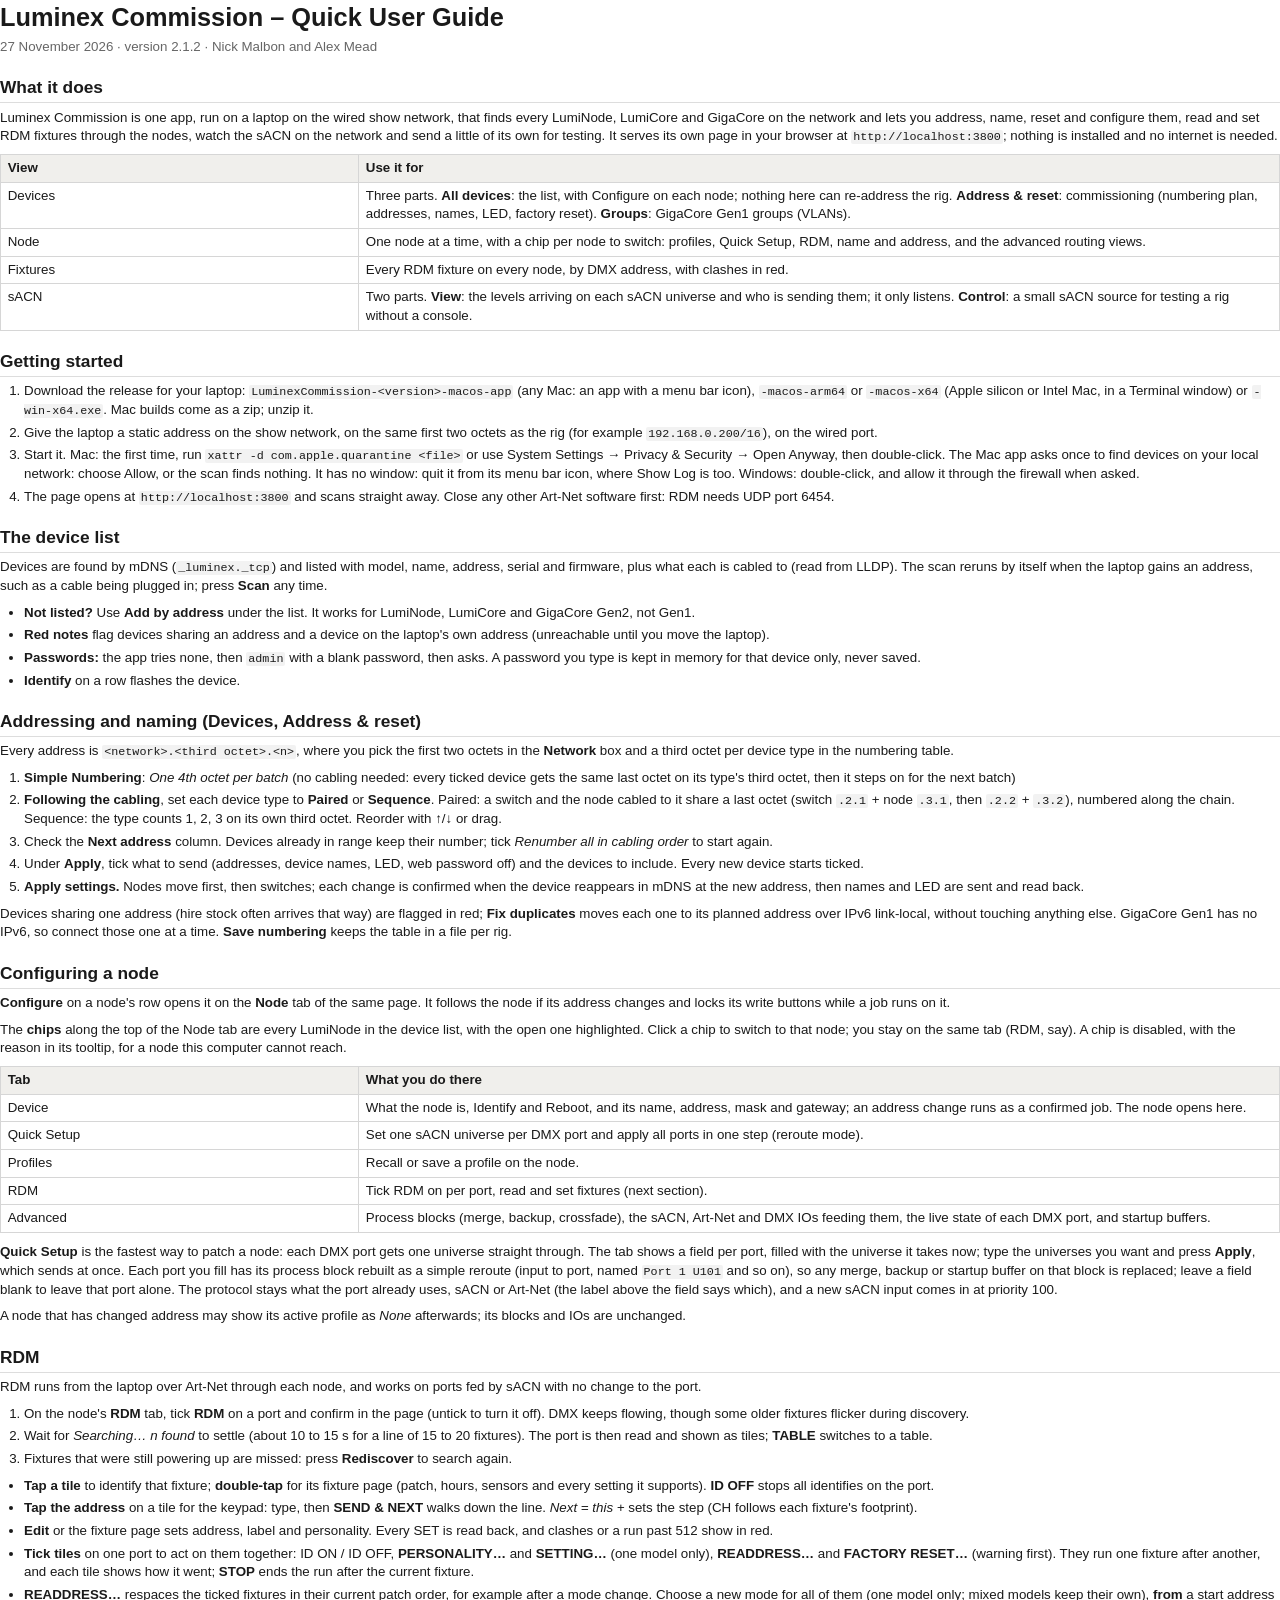
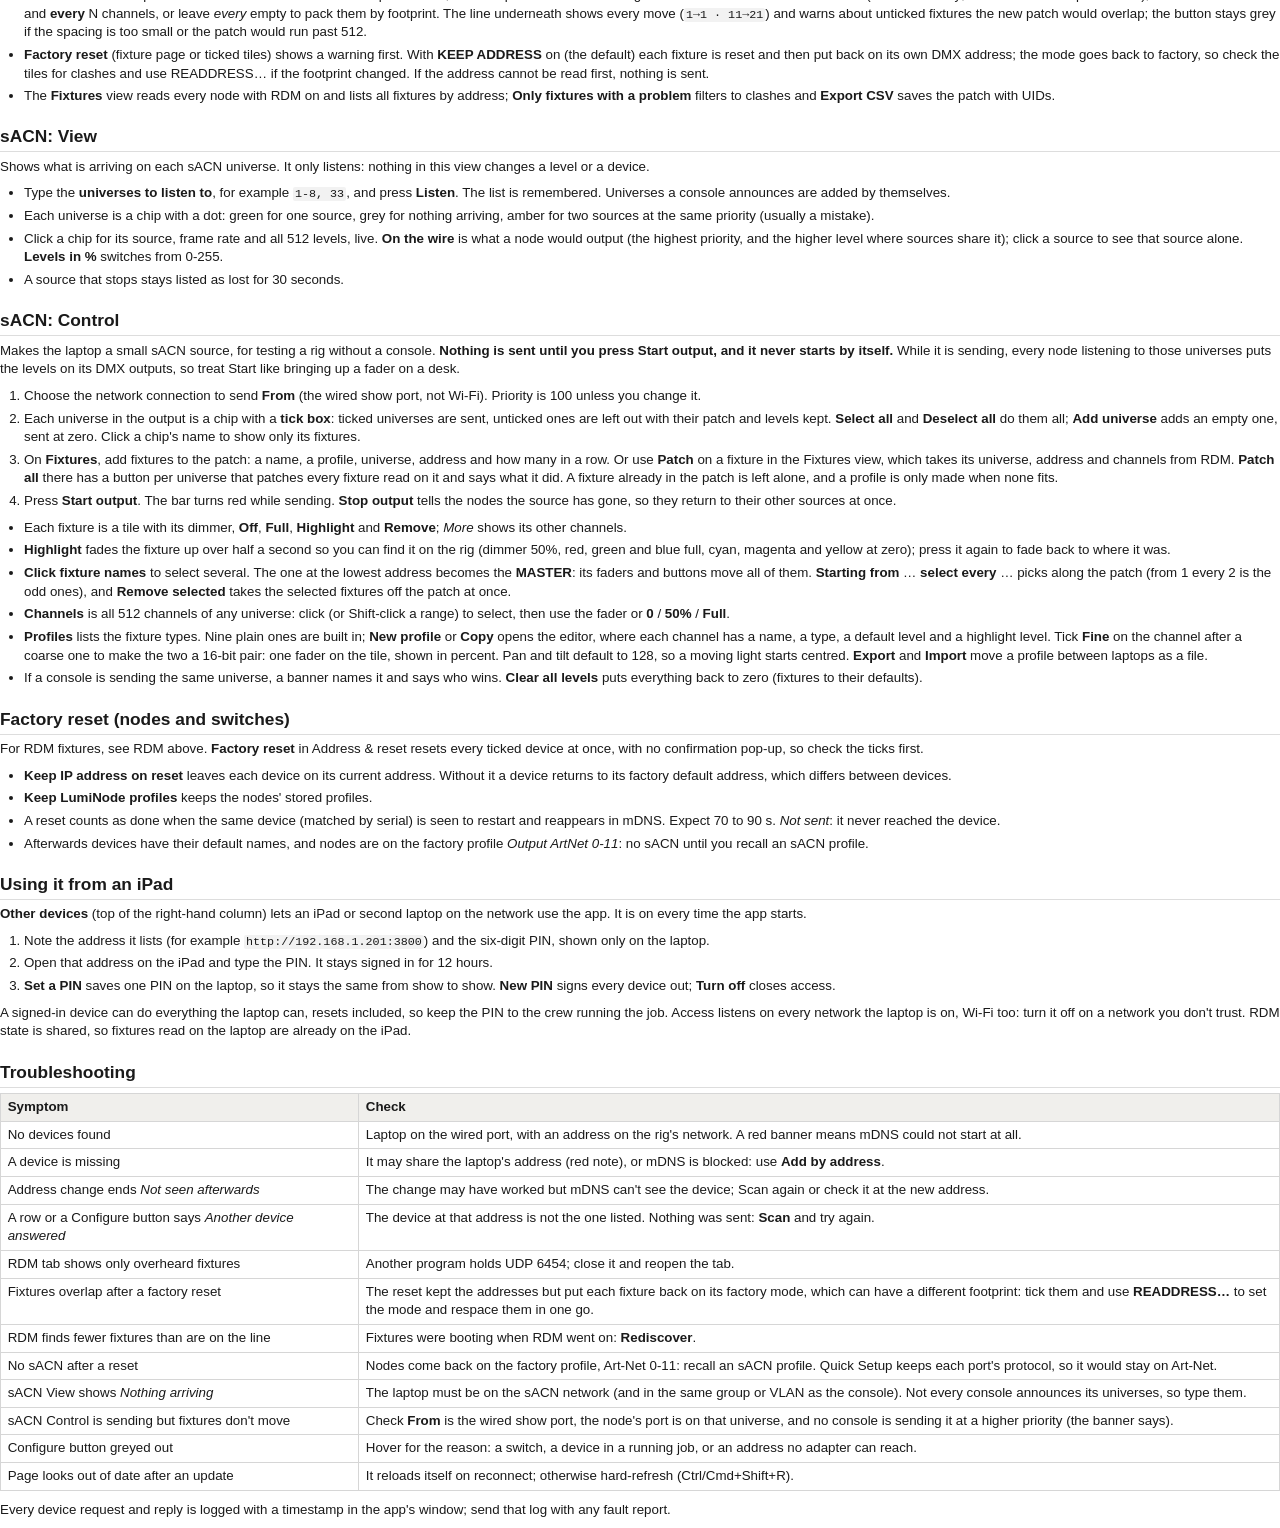
==== commit 683d0f0d: "2.1.2: nodes on firmware v2.6.3 stay connected on the Configure page A LumiNode on v2.6.3 has no /ap" ====
--- a/docs/quick-guide.html
+++ b/docs/quick-guide.html
@@ -23,7 +23,7 @@
 </head>
 <body>
 <h1>Luminex Commission – Quick User Guide</h1>
-<p class="byline">27 November 2026 · version 2.1.1 · Nick Malbon and Alex Mead</p>
+<p class="byline">27 November 2026 · version 2.1.2 · Nick Malbon and Alex Mead</p>
 
 <section>
 <h2>What it does</h2>
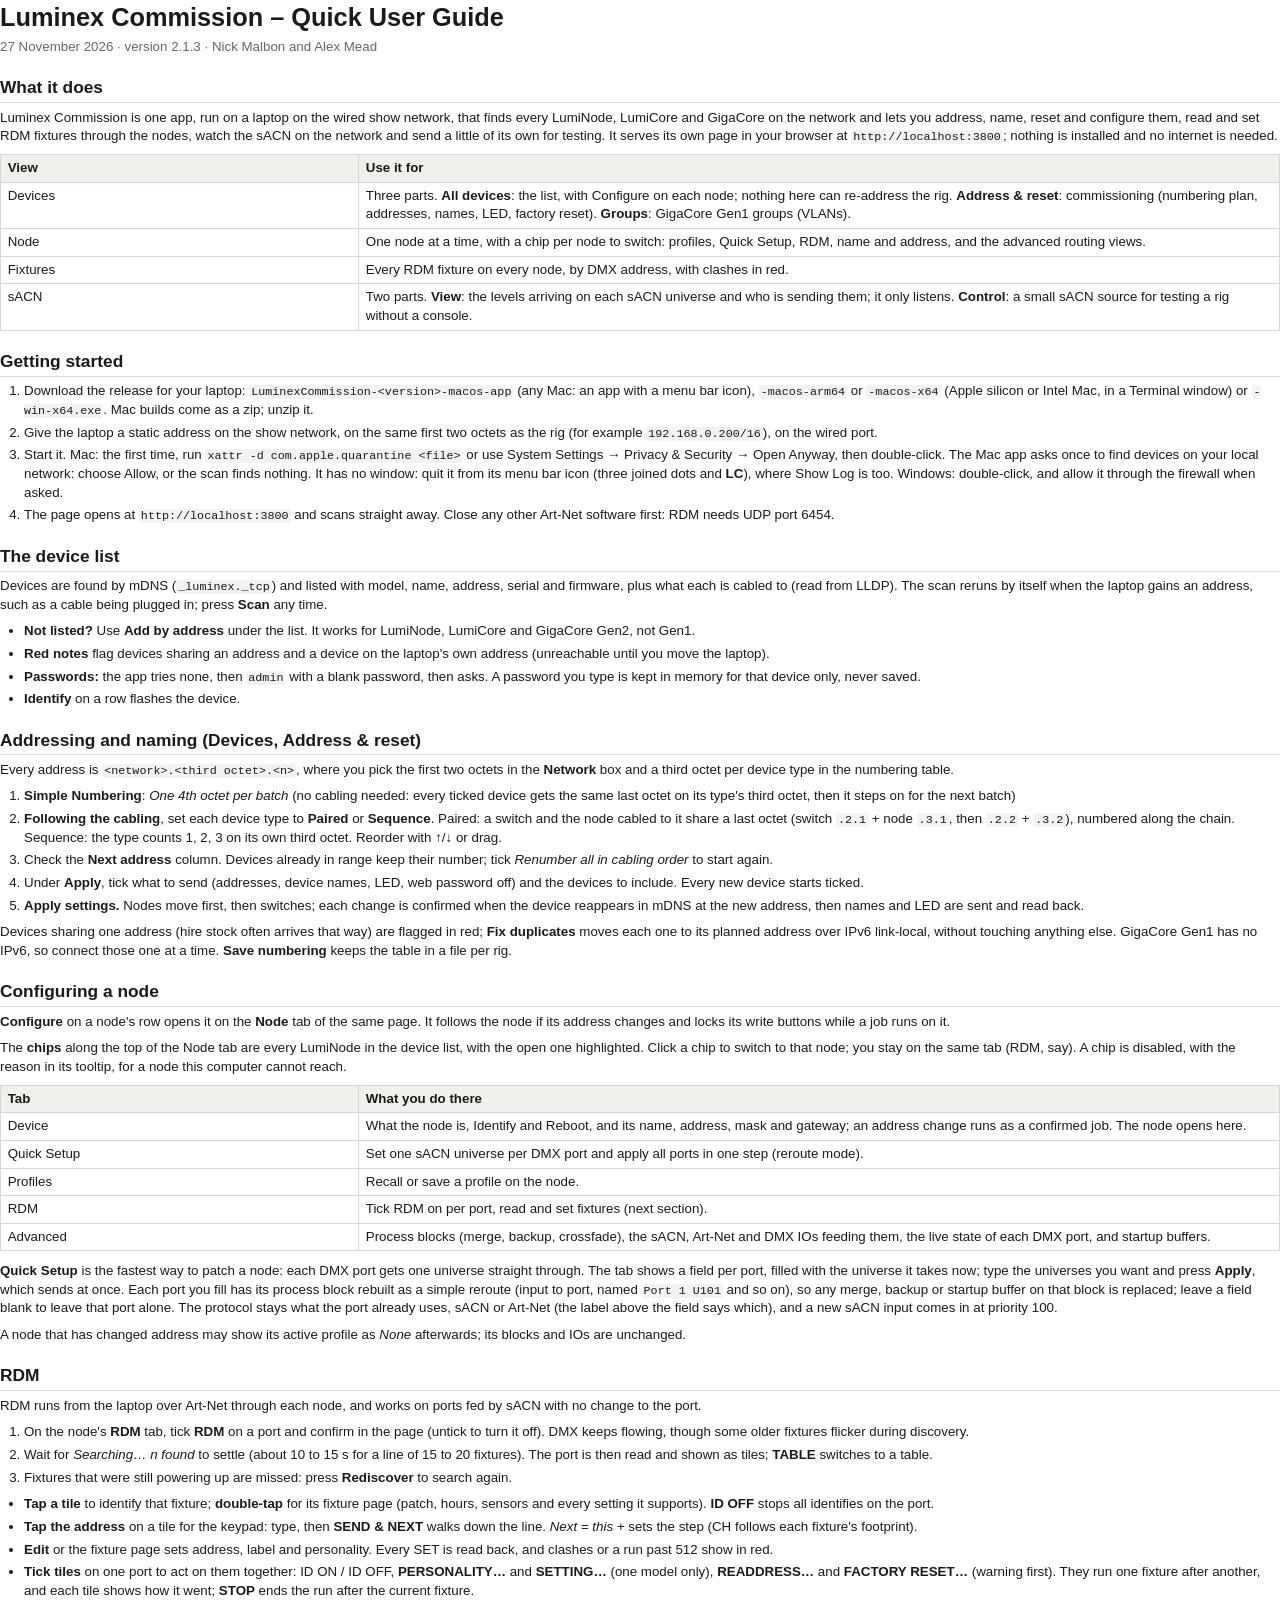
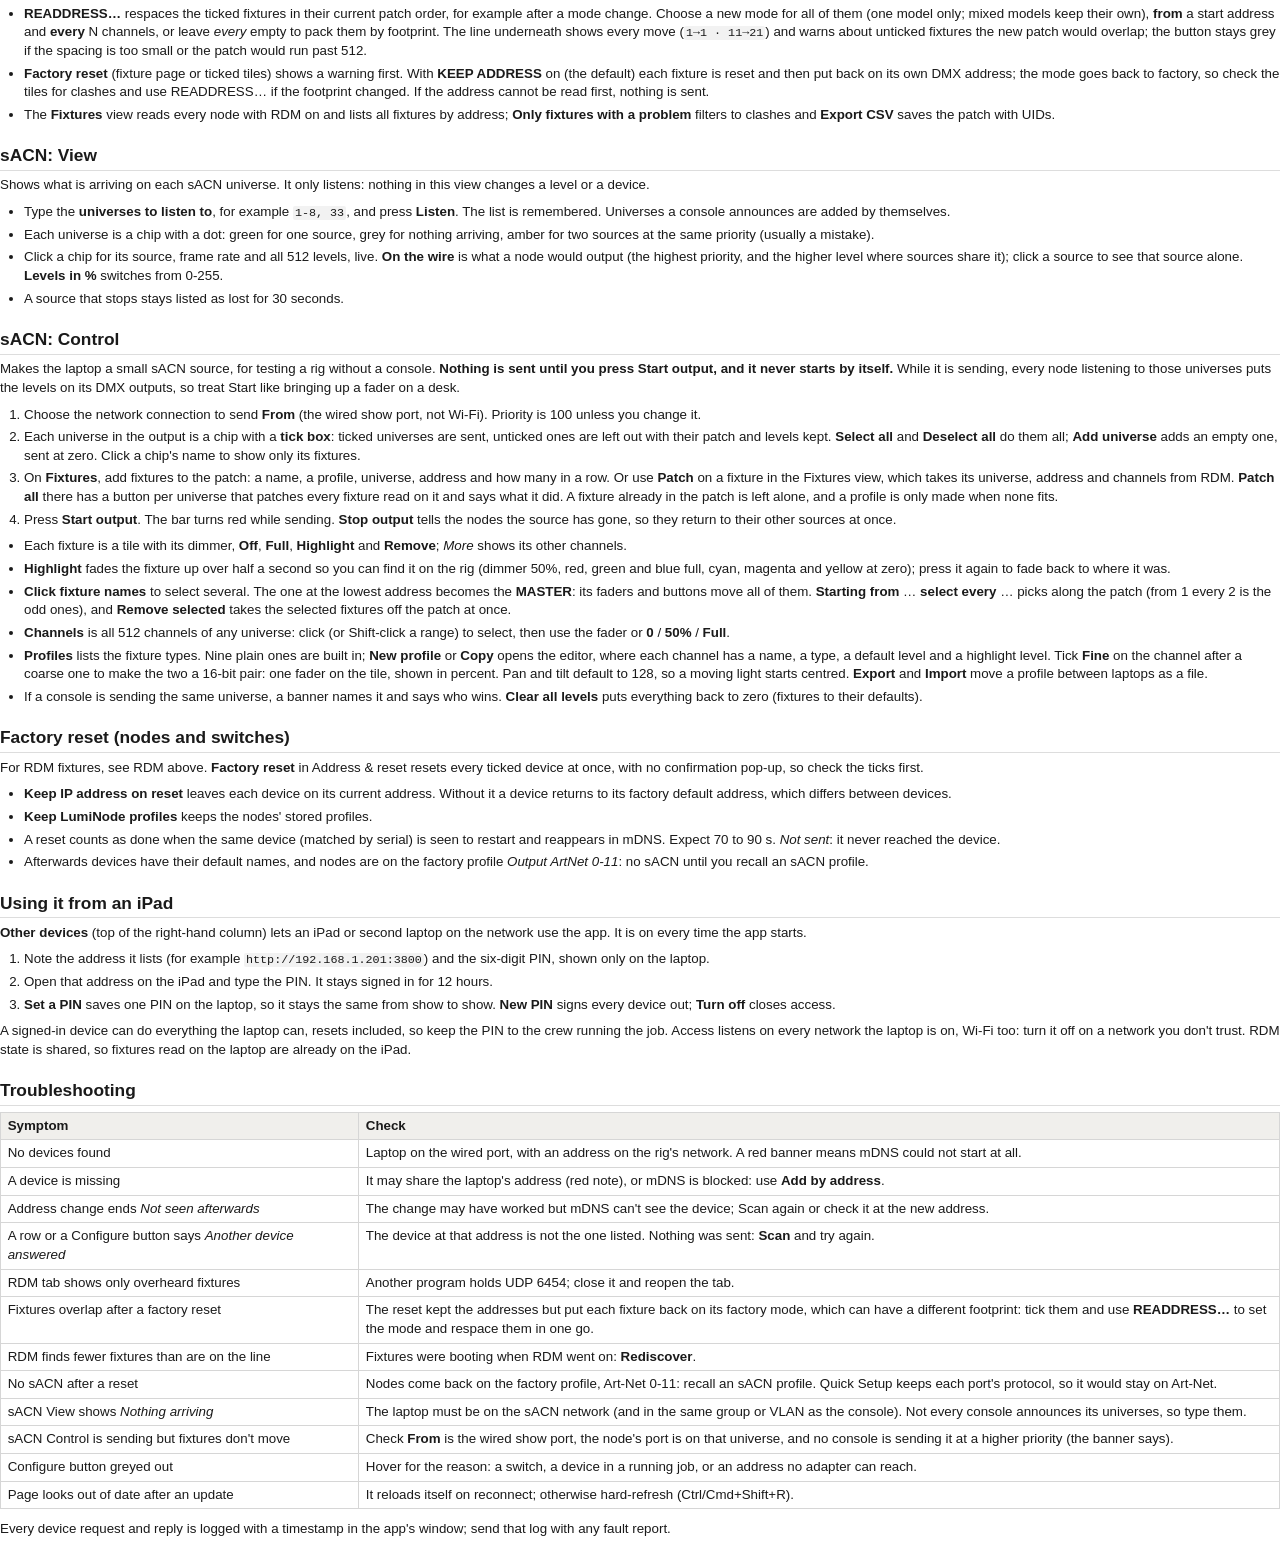
==== commit 4357dcf2: "2.1.3: the Mac menu bar icon carries the letters LC One small system symbol among a dozen others was" ====
--- a/docs/quick-guide.html
+++ b/docs/quick-guide.html
@@ -23,7 +23,7 @@
 </head>
 <body>
 <h1>Luminex Commission – Quick User Guide</h1>
-<p class="byline">27 November 2026 · version 2.1.2 · Nick Malbon and Alex Mead</p>
+<p class="byline">27 November 2026 · version 2.1.3 · Nick Malbon and Alex Mead</p>
 
 <section>
 <h2>What it does</h2>
@@ -41,7 +41,7 @@
 <ol>
 <li><p>Download the release for your laptop: <code>LuminexCommission-&lt;version&gt;-macos-app</code> (any Mac: an app with a menu bar icon), <code>-macos-arm64</code> or <code>-macos-x64</code> (Apple silicon or Intel Mac, in a Terminal window) or <code>-win-x64.exe</code>. Mac builds come as a zip; unzip it.</p></li>
 <li><p>Give the laptop a static address on the show network, on the same first two octets as the rig (for example <code>192.168.0.200/16</code>), on the wired port.</p></li>
-<li><p>Start it. Mac: the first time, run <code>xattr -d com.apple.quarantine &lt;file&gt;</code> or use System Settings → Privacy &amp; Security → Open Anyway, then double-click. The Mac app asks once to find devices on your local network: choose Allow, or the scan finds nothing. It has no window: quit it from its menu bar icon, where Show Log is too. Windows: double-click, and allow it through the firewall when asked.</p></li>
+<li><p>Start it. Mac: the first time, run <code>xattr -d com.apple.quarantine &lt;file&gt;</code> or use System Settings → Privacy &amp; Security → Open Anyway, then double-click. The Mac app asks once to find devices on your local network: choose Allow, or the scan finds nothing. It has no window: quit it from its menu bar icon (three joined dots and <strong>LC</strong>), where Show Log is too. Windows: double-click, and allow it through the firewall when asked.</p></li>
 <li><p>The page opens at <code>http://localhost:3800</code> and scans straight away. Close any other Art-Net software first: RDM needs UDP port 6454.</p></li>
 </ol>
 </section>
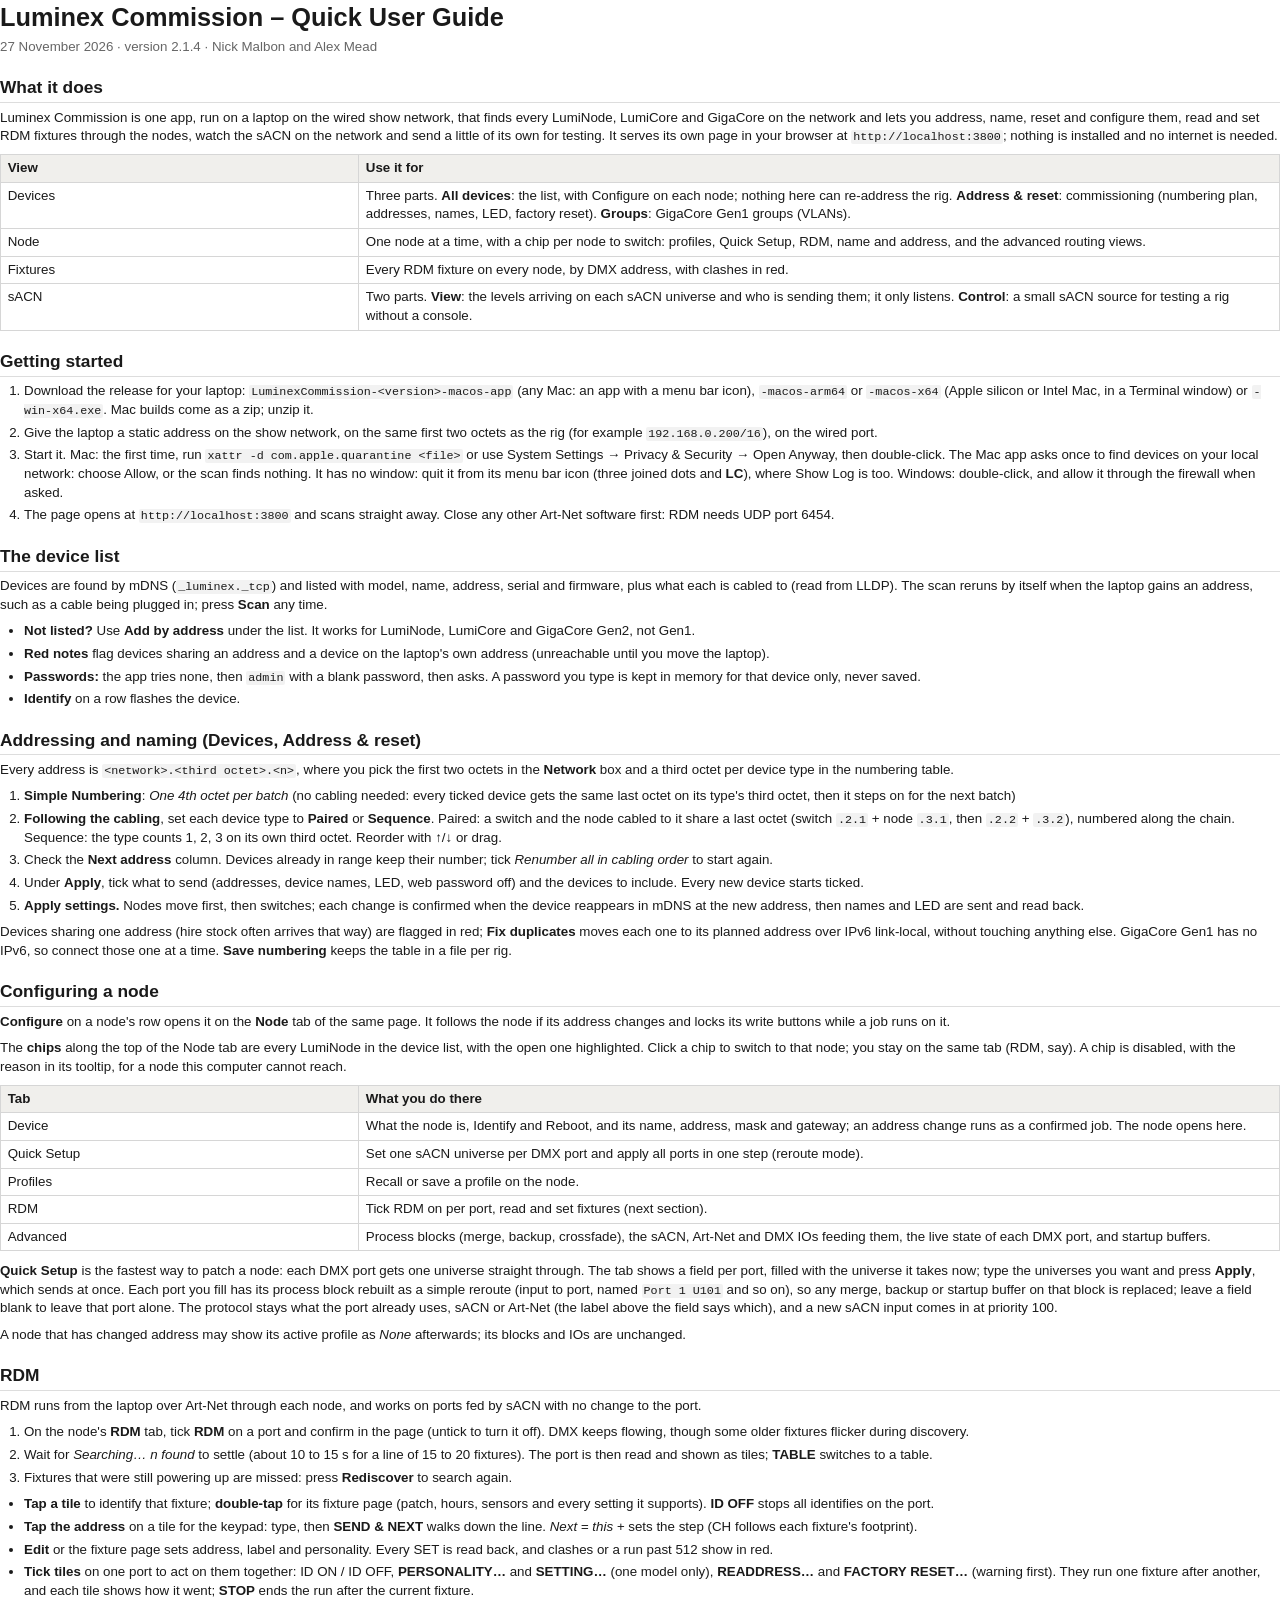
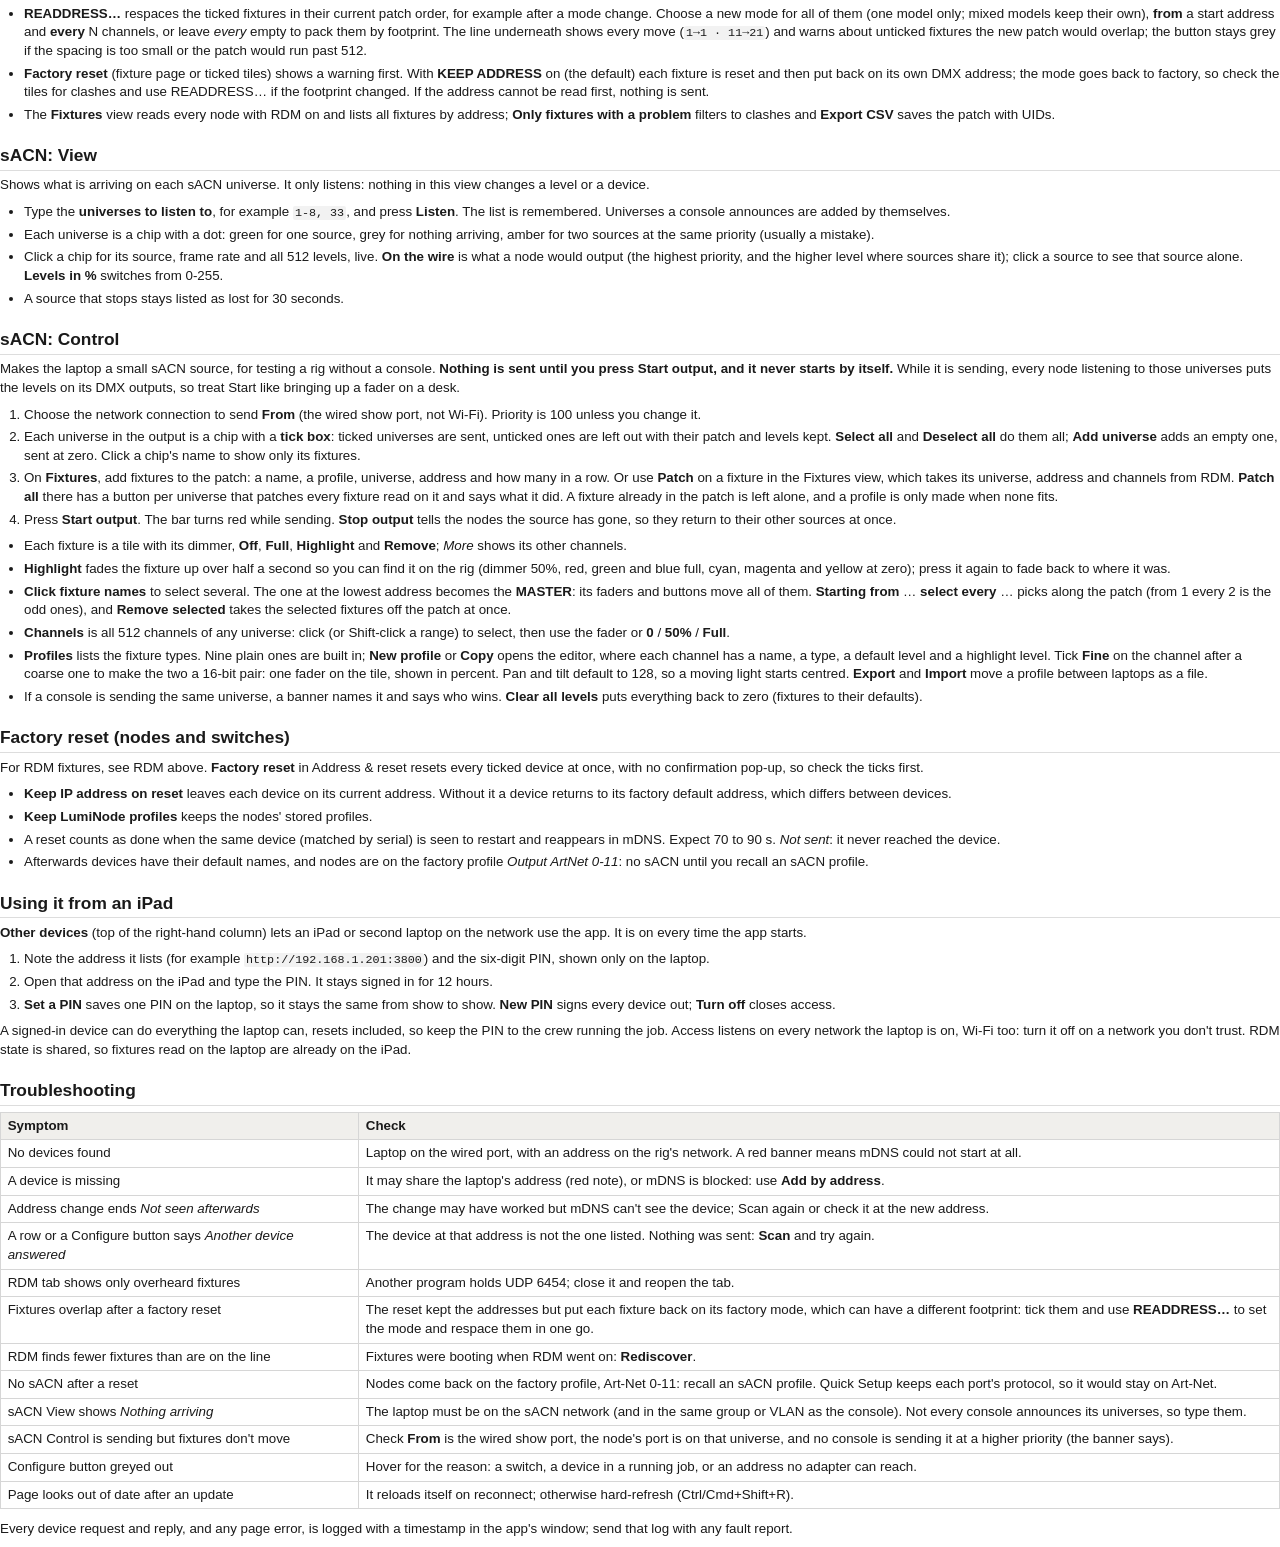
==== commit 629a41ea: "2.1.4: opening a node cannot fail silently, and page errors reach the log On an iPad (Chrome) tappin" ====
--- a/docs/quick-guide.html
+++ b/docs/quick-guide.html
@@ -23,7 +23,7 @@
 </head>
 <body>
 <h1>Luminex Commission – Quick User Guide</h1>
-<p class="byline">27 November 2026 · version 2.1.3 · Nick Malbon and Alex Mead</p>
+<p class="byline">27 November 2026 · version 2.1.4 · Nick Malbon and Alex Mead</p>
 
 <section>
 <h2>What it does</h2>
@@ -172,7 +172,7 @@
 <tr><td>Configure button greyed out</td><td>Hover for the reason: a switch, a device in a running job, or an address no adapter can reach.</td></tr>
 <tr><td>Page looks out of date after an update</td><td>It reloads itself on reconnect; otherwise hard-refresh (Ctrl/Cmd+Shift+R).</td></tr>
 </tbody></table>
-<p>Every device request and reply is logged with a timestamp in the app's window; send that log with any fault report.</p>
+<p>Every device request and reply, and any page error, is logged with a timestamp in the app's window; send that log with any fault report.</p>
 </section>
 </body>
 </html>
